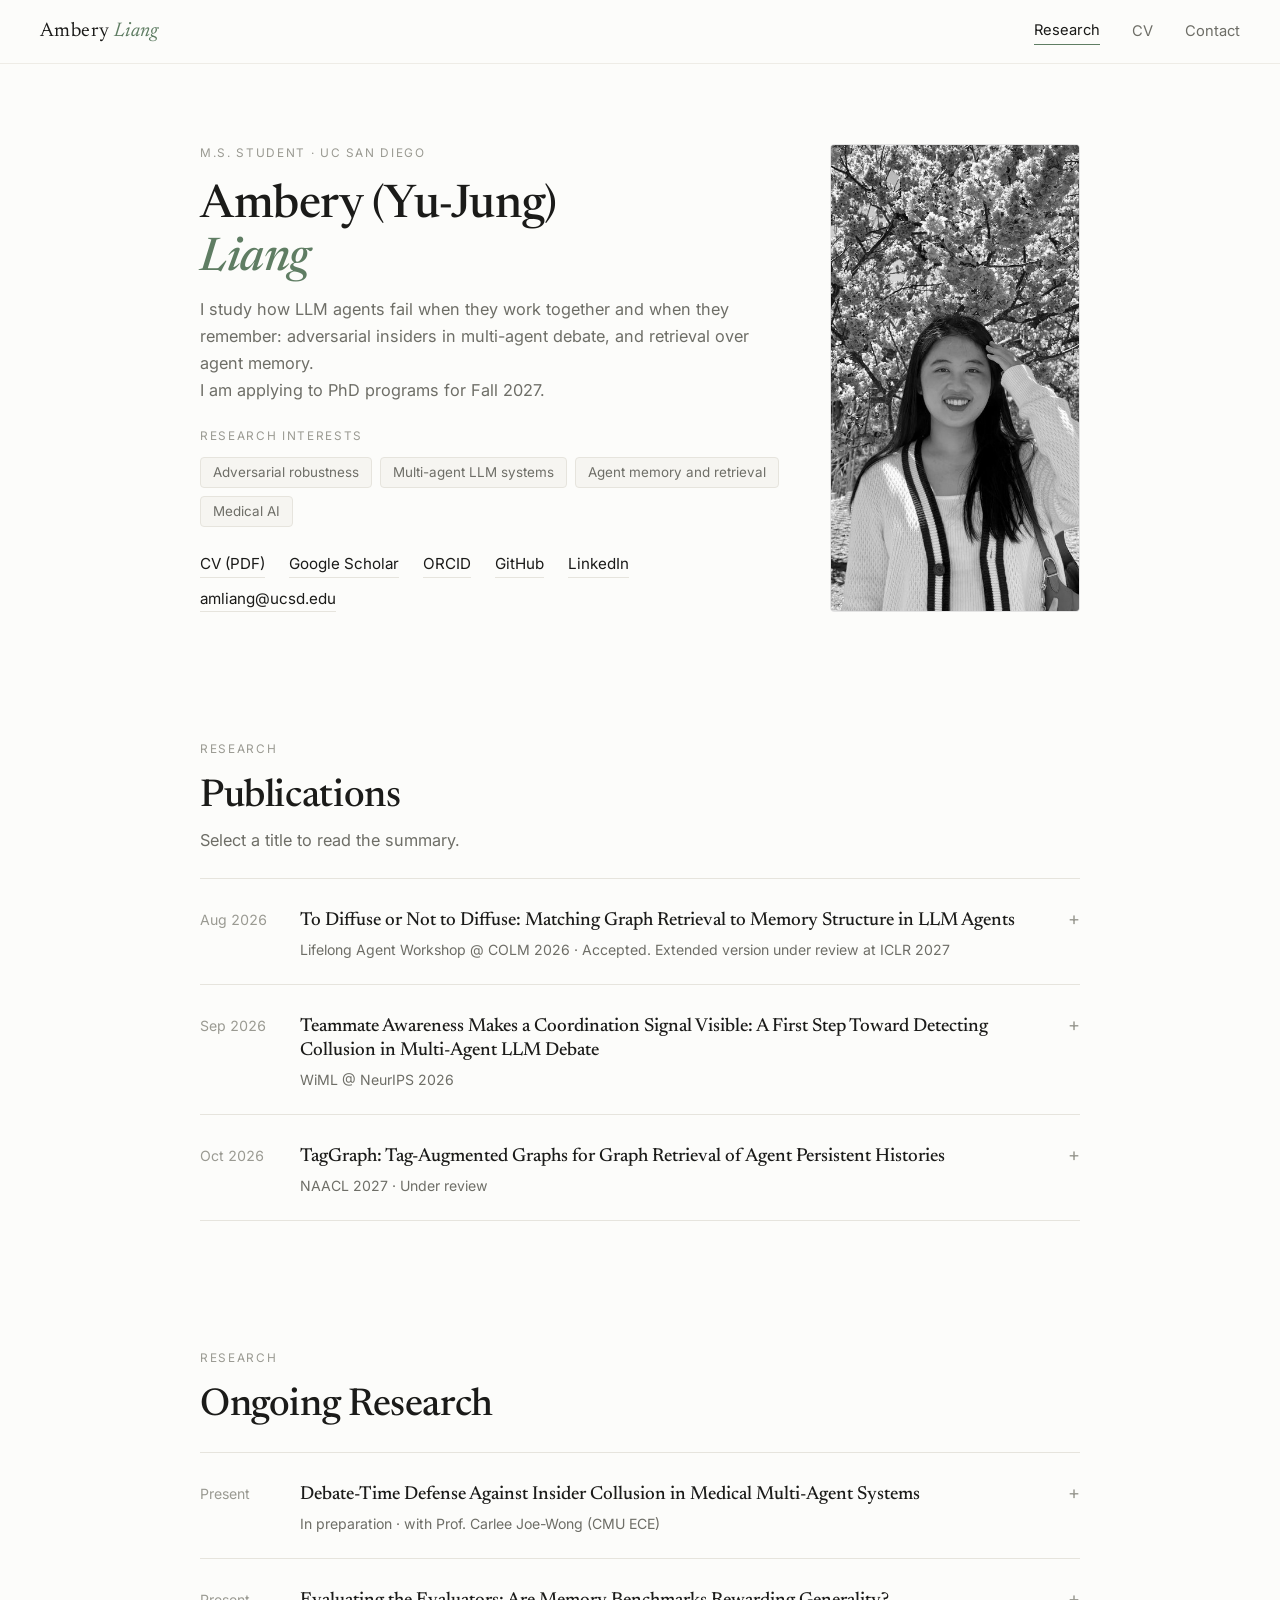
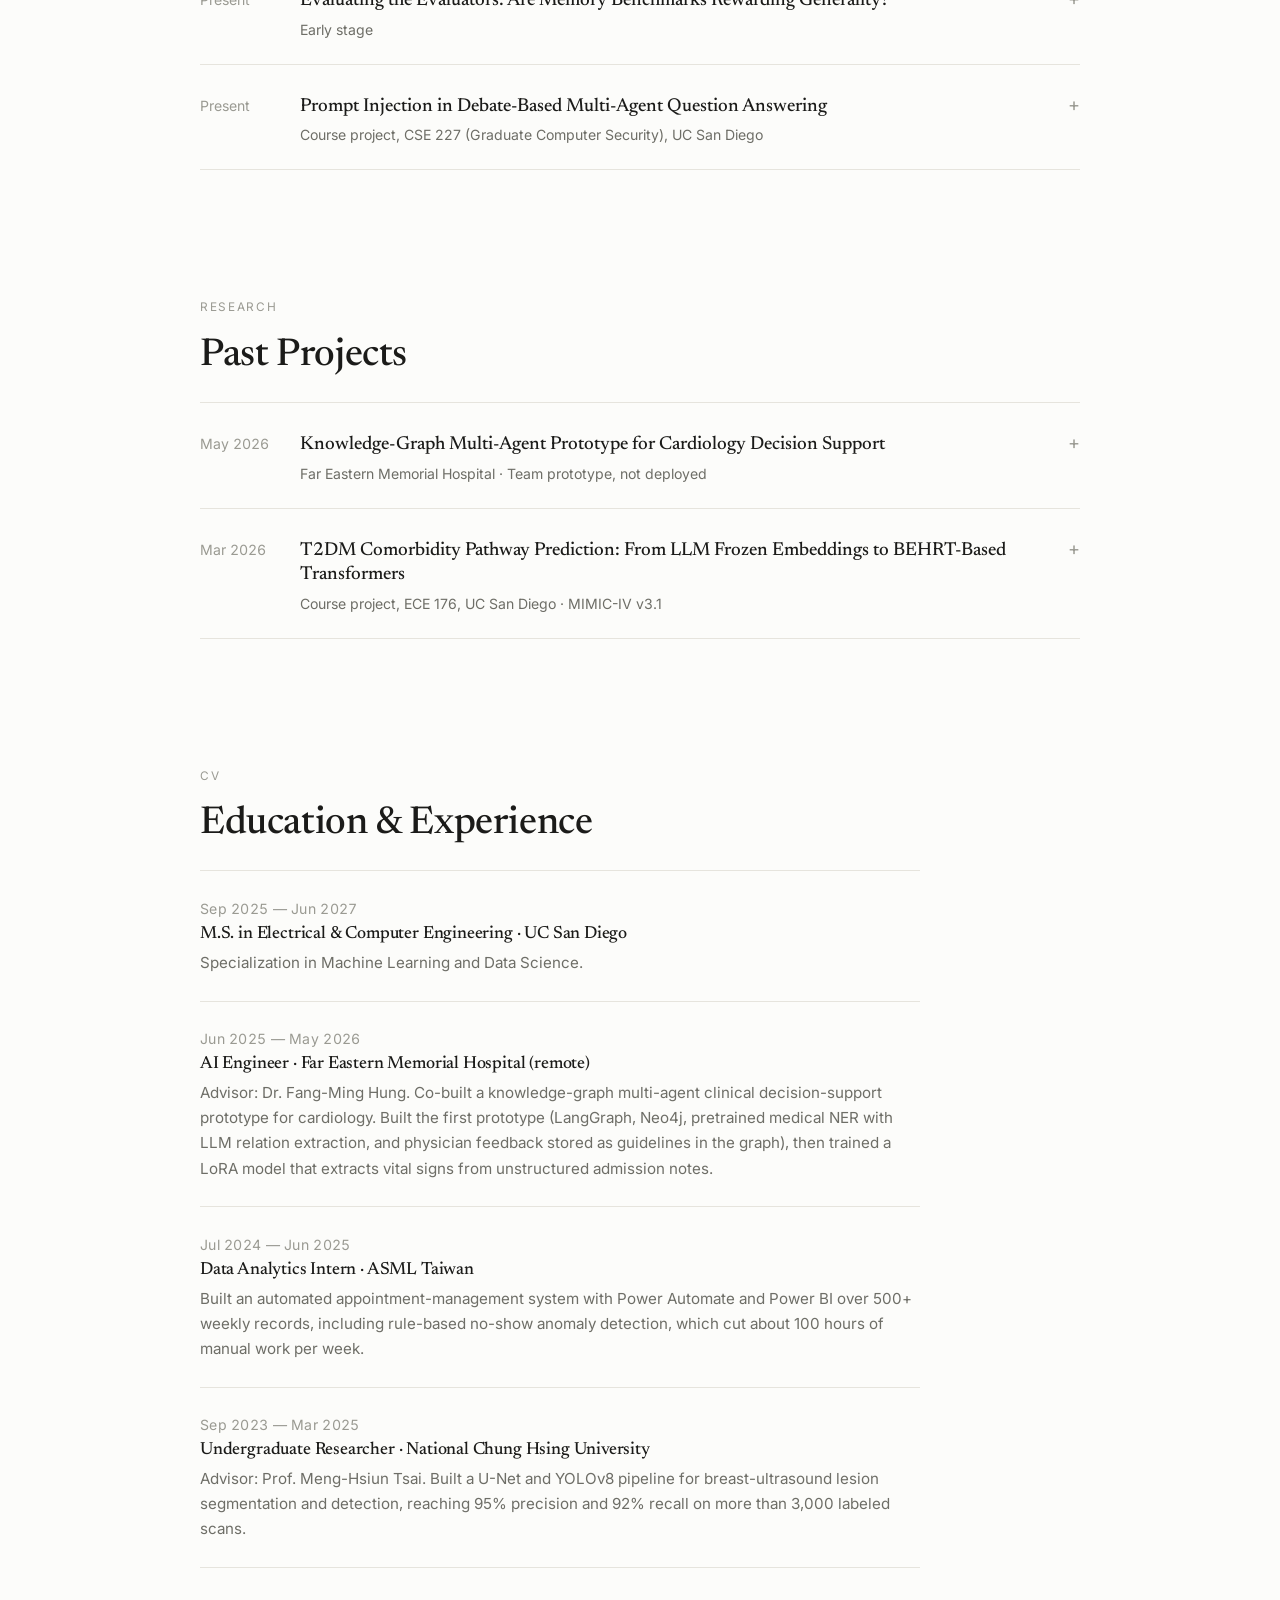
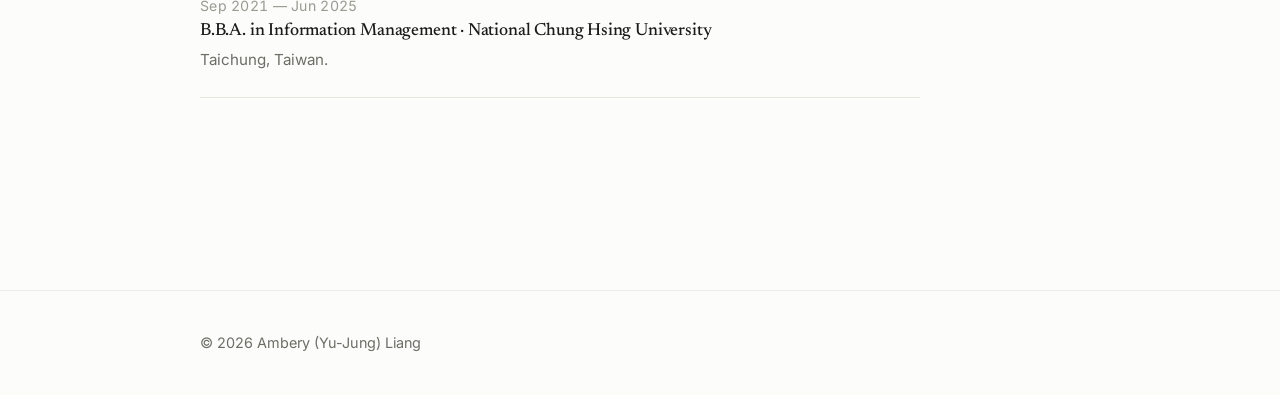
==== index.html @ eeb83a73 "Add months to publication dates Co-Authored-By: Claude Sonnet 5.5 <noreply@anthropic.com> Claude-Ses" ====
<!DOCTYPE html>
<html lang="en">
<head>
<meta charset="UTF-8">
<meta name="viewport" content="width=device-width, initial-scale=1.0">
<title>Ambery (Yu-Jung) Liang — Research</title>
<meta name="description" content="M.S. student at UC San Diego working on the robustness of LLM multi-agent systems and on memory retrieval for LLM agents.">
<link rel="preconnect" href="https://fonts.googleapis.com">
<link rel="preconnect" href="https://fonts.gstatic.com" crossorigin>
<link href="https://fonts.googleapis.com/css2?family=Inter:wght@400;500&family=Newsreader:ital,opsz,wght@0,6..72,400;0,6..72,500;1,6..72,400&family=Noto+Sans+TC:wght@400;500&family=Noto+Serif+TC:wght@500;600&display=swap" rel="stylesheet">
<link rel="stylesheet" href="css/style.css">
</head>
<body>


<!-- ===== 頂部導航（極簡置中流） ===== -->
<header class="site-header">
  <button class="menu-toggle" aria-label="Open menu">MENU&nbsp;+</button>
  <a class="brand" href="index.html">Ambery <em>Liang</em></a>
  <nav class="main-nav">
    <a href="index.html#publications" class="is-active">Research</a>
    <a href="index.html#cv">CV</a>
    <a href="about.html">Contact</a>
  </nav>
</header>

<div class="drawer-mask" aria-hidden="true"></div>
<aside class="drawer" aria-label="Mobile menu">
  <button class="drawer-close" aria-label="Close menu">CLOSE&nbsp;×</button>
  <nav class="drawer-nav">
    <a href="index.html#publications"><span class="num">01</span>Publications</a>
    <a href="index.html#ongoing"><span class="num">02</span>Ongoing Research</a>
    <a href="index.html#projects"><span class="num">03</span>Past Projects</a>
    <a href="index.html#cv"><span class="num">04</span>Education &amp; Experience</a>
    <a href="about.html"><span class="num">05</span>Contact</a>
  </nav>
  <div class="drawer-footer">
    <div class="links">
      <a href="https://scholar.google.com/citations?user=uC3WDv4AAAAJ&hl=en" target="_blank" rel="noopener">Google&nbsp;Scholar</a>
      <a href="https://orcid.org/0009-0003-1619-6116" target="_blank" rel="noopener">ORCID</a>
      <a href="https://www.linkedin.com/in/ambery-liang-749368227" target="_blank" rel="noopener">LinkedIn</a>
      <a href="https://github.com/amberyliang" target="_blank" rel="noopener">GitHub</a>
      <a href="https://medium.com/@angelliang112" target="_blank" rel="noopener">Medium</a>
    </div>
    <button class="copy-email" data-email="amliang@ucsd.edu">COPY&nbsp;EMAIL</button>
  </div>
</aside>

<main>
  <div class="container">

    <section class="hero">
      <div class="hero-portrait will-float">
        <img src="images/portrait.jpg" alt="Portrait of Ambery (Yu-Jung) Liang" width="600" height="800">
      </div>
      <div class="hero-text">
        <p class="eyebrow will-float">M.S. student · UC San Diego</p>
        <h1 class="name will-float">Ambery (Yu-Jung)<br><em>Liang</em></h1>
        <p class="tagline will-float">
          I study how LLM agents fail when they work together and when they remember: adversarial insiders in multi-agent debate, and retrieval over agent memory.
        </p>
        <p class="tagline will-float">
          I am applying to PhD programs for Fall 2027.
        </p>
        <div class="interests will-float">
          <p class="interests-label">Research interests</p>
          <ul class="tags">
            <li>Adversarial robustness</li>
            <li>Multi-agent LLM systems</li>
            <li>Agent memory and retrieval</li>
            <li>Medical AI</li>
          </ul>
        </div>
        <p class="hero-links will-float">
          <a href="cv.pdf" download>CV (PDF)</a>
          <a href="https://scholar.google.com/citations?user=uC3WDv4AAAAJ&hl=en" target="_blank" rel="noopener">Google Scholar</a>
          <a href="https://orcid.org/0009-0003-1619-6116" target="_blank" rel="noopener">ORCID</a>
          <a href="https://github.com/amberyliang" target="_blank" rel="noopener">GitHub</a>
          <a href="https://www.linkedin.com/in/ambery-liang-749368227" target="_blank" rel="noopener">LinkedIn</a>
          <a href="mailto:amliang@ucsd.edu">amliang@ucsd.edu</a>
        </p>
      </div>
    </section>

    <section id="publications">
      <p class="eyebrow will-float">Research</p>
      <h2 class="section-title will-float">Publications</h2>
      <p class="lede will-float">Select a title to read the summary.</p>

      <div class="accordion">
        <div class="accordion-item will-float">
          <button class="accordion-trigger" aria-expanded="false">
            <span class="pub-year">Aug 2026</span>
            <span class="pub-title">To Diffuse or Not to Diffuse: Matching Graph Retrieval to Memory Structure in LLM Agents<span class="pub-venue">Lifelong Agent Workshop @ COLM 2026 · Accepted. Extended version under review at ICLR 2027</span></span>
            <span class="plus">+</span>
          </button>
          <div class="accordion-panel">
            <div class="accordion-panel-inner">
              We build a 5W (who, what, when, where, why) extraction pipeline that feeds a graph-traversal retriever, and hold the extracted notes fixed across retrievers to separate retrieval algorithm from extraction quality. On LongMemEval and ATANT, dense retrieval reaches recall@5 of 82.5 against 41.8 to 53.7 for graph traversal, and a paired bootstrap shows the gap comes from the algorithm. The results show when graph-structured memory repays its extraction cost and when it only adds overhead over flat dense retrieval.
            </div>
          </div>
        </div>
        <div class="accordion-item will-float">
          <button class="accordion-trigger" aria-expanded="false">
            <span class="pub-year">Sep 2026</span>
            <span class="pub-title">Teammate Awareness Makes a Coordination Signal Visible: A First Step Toward Detecting Collusion in Multi-Agent LLM Debate<span class="pub-venue">WiML @ NeurIPS 2026</span></span>
            <span class="plus">+</span>
          </button>
          <div class="accordion-panel">
            <div class="accordion-panel-inner">
              In medical multi-agent LLM debate, insiders that know who their teammates are produce a coordination signal that insiders unaware of their teammates do not. We treat this signal as a first step toward detecting collusion during the debate itself.
              <span class="pub-links"><a href="https://openreview.net/forum?id=yllxs56AGJ" target="_blank" rel="noopener">OpenReview</a></span>
            </div>
          </div>
        </div>
        <div class="accordion-item will-float">
          <button class="accordion-trigger" aria-expanded="false">
            <span class="pub-year">Oct 2026</span>
            <span class="pub-title">TagGraph: Tag-Augmented Graphs for Graph Retrieval of Agent Persistent Histories<span class="pub-venue">NAACL 2027 · Under review</span></span>
            <span class="plus">+</span>
          </button>
          <div class="accordion-panel">
            <div class="accordion-panel-inner">
              TagGraph redesigns ingestion so that memory-worthy content maps into a shared hierarchical 5W+Extra ontology of tag-linked notes. Retrieval separates graph-traversal candidate generation from lexical, tag, and graph-aware ranking.
              <span class="pub-links"><a href="https://arxiv.org/abs/2609.38353" target="_blank" rel="noopener">arXiv</a></span>
            </div>
          </div>
        </div>
      </div>
    </section>

    <section id="ongoing">
      <p class="eyebrow will-float">Research</p>
      <h2 class="section-title will-float">Ongoing Research</h2>

      <div class="accordion">
        <div class="accordion-item will-float">
          <button class="accordion-trigger" aria-expanded="false">
            <span class="pub-year">Present</span>
            <span class="pub-title">Debate-Time Defense Against Insider Collusion in Medical Multi-Agent Systems<span class="pub-venue">In preparation · with Prof. Carlee Joe-Wong (CMU ECE)</span></span>
            <span class="plus">+</span>
          </button>
          <div class="accordion-panel">
            <div class="accordion-panel-inner">
              Medical question-answering systems increasingly let several LLM agents debate before they answer. We study what happens when some agents on the panel are insiders who cover for each other, and whether a defense that acts during the debate, rather than after it, can expose them.
            </div>
          </div>
        </div>
        <div class="accordion-item will-float">
          <button class="accordion-trigger" aria-expanded="false">
            <span class="pub-year">Present</span>
            <span class="pub-title">Evaluating the Evaluators: Are Memory Benchmarks Rewarding Generality?<span class="pub-venue">Early stage</span></span>
            <span class="plus">+</span>
          </button>
          <div class="accordion-panel">
            <div class="accordion-panel-inner">
              A benchmark win is often read as evidence that a memory or retrieval method is better in general, yet a score can reflect strength on a narrow set of hard cases. We ask whether benchmark scores support the claims made about them, by auditing task coverage, scoring weights, and claim scope, and by recomputing method rankings under alternative workload mixtures.
            </div>
          </div>
        </div>
        <div class="accordion-item will-float">
          <button class="accordion-trigger" aria-expanded="false">
            <span class="pub-year">Present</span>
            <span class="pub-title">Prompt Injection in Debate-Based Multi-Agent Question Answering<span class="pub-venue">Course project, CSE 227 (Graduate Computer Security), UC San Diego</span></span>
            <span class="plus">+</span>
          </button>
          <div class="accordion-panel">
            <div class="accordion-panel-inner">
              We measure message-tampering attacks on three debate architectures (majority-vote debate, MAD, and ReConcile), injected at three stages of the debate with seven black-box payloads, one of them optimized by an attacker LLM. The models are Qwen3-8B, Llama-3.1-8B, and GPT-4o-mini, evaluated on MMLU, GSM8K, and StrategyQA.
            </div>
          </div>
        </div>
      </div>
    </section>

    <section id="projects">
      <p class="eyebrow will-float">Research</p>
      <h2 class="section-title will-float">Past Projects</h2>

      <div class="accordion">
        <div class="accordion-item will-float">
          <button class="accordion-trigger" aria-expanded="false">
            <span class="pub-year">May 2026</span>
            <span class="pub-title">Knowledge-Graph Multi-Agent Prototype for Cardiology Decision Support<span class="pub-venue">Far Eastern Memorial Hospital · Team prototype, not deployed</span></span>
            <span class="plus">+</span>
          </button>
          <div class="accordion-panel">
            <div class="accordion-panel-inner">
              A team project; two collaborators built the Vue front end and the rewritten FastAPI back end. I built the first prototype, a LangGraph pipeline with a local Gemma3 model and a Neo4j patient graph: a pretrained medical NER model and LLM relation extraction over admission notes feed the graph, treatment and medication recommendations are drafted from it, and physician feedback is turned into guideline nodes stored back in the graph. Separately, I fine-tuned Qwen3-0.6B with LoRA to extract vital signs (blood pressure, pulse, temperature, height, weight, BMI) from unstructured Chinese admission notes, and ran it over 200,000 records.
            </div>
          </div>
        </div>
        <div class="accordion-item will-float">
          <button class="accordion-trigger" aria-expanded="false">
            <span class="pub-year">Mar 2026</span>
            <span class="pub-title">T2DM Comorbidity Pathway Prediction: From LLM Frozen Embeddings to BEHRT-Based Transformers<span class="pub-venue">Course project, ECE 176, UC San Diego · MIMIC-IV v3.1</span></span>
            <span class="plus">+</span>
          </button>
          <div class="accordion-panel">
            <div class="accordion-panel-inner">
              For patients with type 2 diabetes, we predict which of 26 comorbidities a patient develops next, and whether each develops within windows from 3 months to 5 years. We compare logistic regression, random forest, XGBoost, a Markov chain, Qwen3 frozen embeddings, and EHR-specific transformers (BEHRT, CEHR-BEHRT, DT-BEHRT, EHR-Mamba). The best model, an MLM-pretrained BEHRT stacked with XGBoost on raw ICD codes, reaches MRR 0.660 against 0.421 for XGBoost, and top-1 accuracy 50.7% against 23.0%. Qwen3 frozen embeddings did not outperform XGBoost.
            </div>
          </div>
        </div>
      </div>
    </section>

    <section id="cv">
      <p class="eyebrow will-float">CV</p>
      <h2 class="section-title will-float">Education &amp; Experience</h2>

      <div class="timeline">
        <div class="timeline-item will-float">
          <span class="year">Sep 2025 — Jun 2027</span>
          <h3>M.S. in Electrical &amp; Computer Engineering · UC San Diego</h3>
          <p>Specialization in Machine Learning and Data Science.</p>
        </div>
        <div class="timeline-item will-float">
          <span class="year">Jun 2025 — May 2026</span>
          <h3>AI Engineer · Far Eastern Memorial Hospital (remote)</h3>
          <p>Advisor: Dr. Fang-Ming Hung. Co-built a knowledge-graph multi-agent clinical decision-support prototype for cardiology. Built the first prototype (LangGraph, Neo4j, pretrained medical NER with LLM relation extraction, and physician feedback stored as guidelines in the graph), then trained a LoRA model that extracts vital signs from unstructured admission notes.</p>
        </div>
        <div class="timeline-item will-float">
          <span class="year">Jul 2024 — Jun 2025</span>
          <h3>Data Analytics Intern · ASML Taiwan</h3>
          <p>Built an automated appointment-management system with Power Automate and Power BI over 500+ weekly records, including rule-based no-show anomaly detection, which cut about 100 hours of manual work per week.</p>
        </div>
        <div class="timeline-item will-float">
          <span class="year">Sep 2023 — Mar 2025</span>
          <h3>Undergraduate Researcher · National Chung Hsing University</h3>
          <p>Advisor: Prof. Meng-Hsiun Tsai. Built a U-Net and YOLOv8 pipeline for breast-ultrasound lesion segmentation and detection, reaching 95% precision and 92% recall on more than 3,000 labeled scans.</p>
        </div>
        <div class="timeline-item will-float">
          <span class="year">Sep 2021 — Jun 2025</span>
          <h3>B.B.A. in Information Management · National Chung Hsing University</h3>
          <p>Taichung, Taiwan.</p>
        </div>
      </div>
    </section>

  </div>
</main>

<footer class="site-footer">
  <div class="container">
    © 2026 Ambery (Yu-Jung) Liang
  </div>
</footer>

<script src="js/main.js"></script>
</body>
</html>
---- css/style.css ----
/* ============================================================
   個人網站 — Editorial Minimal
   排版系統：襯線標題 / 無襯線內文、暖灰階、髮絲線分隔、零陰影
   唯一有彩色：苔綠 accent
   ============================================================ */

:root {
  /* ---- 暖灰階 ---- */
  --bg:        #fcfcfa;   /* 頁面底 */
  --bg-soft:   #f6f5f1;   /* 次級底 */
  --text:      #1b1b19;   /* 內文 */
  --muted:     #6e6e67;   /* 次要文字 */
  --faint:     #9a9a92;   /* 標籤、年份 */
  --line:      #e6e4dd;   /* 髮絲線 */
  --line-soft: #eeece6;   /* 更淡的線 */

  /* ---- 唯一 accent：苔綠 ----
     accent 用在文字／可讀處；accent-soft 只做裝飾。
     要改成全灰階：把 accent 換成 #5a5246、accent-soft 換成 #b3b0a6 即可。 */
  --accent:      #5f7d63;
  --accent-soft: #8db790;

  --serif: "Newsreader", "Noto Serif TC", Georgia, "Times New Roman", serif;
  --sans:  "Inter", "Noto Sans TC", -apple-system, BlinkMacSystemFont, "Segoe UI", Helvetica, Arial, sans-serif;

  --measure: 720px;       /* 文字段落上限 */
  --wide:    960px;       /* 容器上限 */
  --gap:     clamp(1.5rem, 4vw, 3rem);
  --pad:     clamp(1.25rem, 5vw, 2.5rem);
  --radius:  4px;
  --header-h: 64px;
}

*, *::before, *::after { box-sizing: border-box; }
* { margin: 0; padding: 0; }

html { -webkit-text-size-adjust: 100%; scroll-behavior: smooth; }

body {
  font-family: var(--sans);
  font-size: 17px;
  font-weight: 400;
  line-height: 1.65;
  color: var(--text);
  background: var(--bg);
  font-feature-settings: "kern", "liga";
  -webkit-font-smoothing: antialiased;
  text-rendering: optimizeLegibility;
  overflow-x: hidden;
}

h1, h2, h3, h4 {
  font-family: var(--serif);
  font-weight: 500;
  line-height: 1.15;
  letter-spacing: -0.01em;
  color: var(--text);
}

p { margin: 0 0 1.1em; }
p:last-child { margin-bottom: 0; }

img, svg { max-width: 100%; display: block; }

a {
  color: var(--text);
  text-decoration: none;
  text-underline-offset: 3px;
  text-decoration-thickness: 1px;
  text-decoration-color: var(--line);
  transition: text-decoration-color 0.18s ease, color 0.18s ease;
}

button { font: inherit; cursor: pointer; background: none; border: none; color: inherit; }

::selection { background: var(--bg-soft); color: var(--text); }

/* ============================================================
   頂部導航 — Sticky，品牌置左、導航置右
   ============================================================ */

.site-header {
  position: sticky;
  top: 0;
  z-index: 100;
  background: color-mix(in srgb, var(--bg) 88%, transparent);
  -webkit-backdrop-filter: saturate(1.2) blur(8px);
  backdrop-filter: saturate(1.2) blur(8px);
  border-bottom: 1px solid var(--line-soft);
}

.site-header > .container,
.site-header {
  padding: 0;
}

.site-header {
  display: flex;
  align-items: center;
  justify-content: space-between;
  gap: 1rem;
  height: var(--header-h);
  padding: 0 var(--pad);
}

.brand {
  font-family: var(--serif);
  font-size: 1.24rem;
  font-weight: 400;
  letter-spacing: 0.02em;
  line-height: 1;
  color: var(--text);
  white-space: nowrap;
}

.brand em { font-style: italic; color: var(--accent); }

.main-nav {
  display: flex;
  align-items: center;
  gap: clamp(1rem, 3vw, 2rem);
}

.main-nav a {
  font-size: 0.92rem;
  color: var(--muted);
  white-space: nowrap;
}

.main-nav a:hover { color: var(--text); }

.main-nav a.is-active { color: var(--text); }

.main-nav a.is-active::after {
  content: "";
  display: block;
  height: 1px;
  background: var(--accent);
  margin-top: 2px;
}

/* 手機版漢堡 */
.menu-toggle {
  display: none;
  align-items: center;
  justify-content: center;
  width: 42px;
  height: 38px;
  border: 1px solid var(--line);
  border-radius: 8px;
  font-size: 0.66rem;
  letter-spacing: 0.16em;
  color: var(--text);
}

/* ============================================================
   手機版側欄 Drawer
   ============================================================ */

.drawer-mask {
  position: fixed; inset: 0;
  background: rgba(27, 27, 25, 0.32);
  opacity: 0;
  pointer-events: none;
  transition: opacity 0.18s ease;
  z-index: 190;
}

.drawer {
  position: fixed;
  top: 0; left: 0; bottom: 0;
  width: 82%;
  max-width: 380px;
  background: var(--bg);
  border-right: 1px solid var(--line);
  z-index: 200;
  transform: translateX(-102%);
  transition: transform 0.2s ease;
  display: flex;
  flex-direction: column;
  padding: 24px var(--pad) 28px;
}

body.drawer-open .drawer { transform: translateX(0); }
body.drawer-open .drawer-mask { opacity: 1; pointer-events: auto; }

.drawer-close {
  align-self: flex-end;
  font-size: 0.7rem;
  letter-spacing: 0.14em;
  text-transform: uppercase;
  color: var(--faint);
}

.drawer-nav { margin-top: 28px; flex: 1; }

.drawer-nav a {
  display: flex;
  align-items: baseline;
  gap: 14px;
  padding: 0.85rem 0;
  border-bottom: 1px solid var(--line-soft);
  font-family: var(--serif);
  font-size: 1.1rem;
  color: var(--text);
}

.drawer-nav a:hover { color: var(--accent); }

.drawer-nav .num {
  font-family: var(--sans);
  font-size: 0.7rem;
  letter-spacing: 0.14em;
  color: var(--faint);
  font-variant-numeric: tabular-nums;
}

.drawer-footer {
  border-top: 1px solid var(--line);
  padding-top: 1.25rem;
  font-size: 0.88rem;
  color: var(--muted);
  display: flex;
  flex-direction: column;
  gap: 1rem;
}

.drawer-footer .links { display: flex; gap: 1.25rem; flex-wrap: wrap; }
.drawer-footer .links a { color: var(--muted); }
.drawer-footer .links a:hover { color: var(--text); text-decoration: underline; text-decoration-color: var(--accent); }

/* ============================================================
   共用元件
   ============================================================ */

main { padding: clamp(2.5rem, 7vw, 5rem) 0 4rem; }

.container {
  width: 100%;
  max-width: var(--wide);
  margin: 0 auto;
  padding: 0 var(--pad);
}

section { padding: clamp(2.5rem, 6vw, 4rem) 0; }

.eyebrow {
  font-family: var(--sans);
  font-size: 0.74rem;
  font-weight: 400;
  letter-spacing: 0.14em;
  text-transform: uppercase;
  color: var(--faint);
  margin: 0 0 1rem;
}

.section-title {
  font-size: clamp(1.8rem, 3.6vw, 2.4rem);
  margin: 0 0 0.5rem;
}

.section-title em { font-style: italic; color: var(--accent); }

.lede {
  max-width: var(--measure);
  color: var(--muted);
  font-size: 1.02rem;
  margin: 0 0 1.5rem;
}

.hairline-rule {
  border: 0;
  border-top: 1px solid var(--line);
  margin: 0;
}

.hairline-rule.rule-gap { margin: clamp(2rem, 5vw, 3rem) 0; }

/* 無 JS 時保持可見；動態已移除，保留類名避免改動內容標記 */
.will-float { opacity: 1; }

/* 外框膠囊按鈕 —— 全站唯一的按鈕樣式 */
.btn-primary,
.copy-email,
.pill {
  display: inline-flex;
  align-items: center;
  gap: 0.5rem;
  font-family: var(--sans);
  font-size: 0.9rem;
  letter-spacing: 0;
  text-transform: none;
  padding: 0.55rem 1.05rem;
  border: 1px solid var(--line);
  border-radius: 999px;
  background: transparent;
  color: var(--text);
  transition: border-color 0.18s ease, background 0.18s ease, color 0.18s ease;
}

.btn-primary:hover,
.copy-email:hover,
.pill:hover {
  border-color: var(--accent);
  background: var(--bg-soft);
}

.btn-primary { margin-top: 1.5rem; }

/* ============================================================
   Page 1 — Hero
   ============================================================ */

.hero {
  display: grid;
  grid-template-columns: 1fr 250px;
  gap: var(--gap);
  align-items: start;
  padding: 0 0 clamp(2.5rem, 6vw, 4rem);
}

.hero-text { order: -1; }

.hero-portrait {
  position: relative;
  width: 100%;
  max-width: 250px;
  align-self: stretch;
  min-height: 250px;
  border: 1px solid var(--line);
  border-radius: var(--radius);
  background: var(--bg-soft);
  overflow: hidden;
  filter: grayscale(100%);
}

.hero-portrait img { position: absolute; inset: 0; width: 100%; height: 100%; object-fit: cover; object-position: center 35%; }

.hero-portrait .placeholder-label {
  position: absolute;
  inset: 0;
  display: grid;
  place-items: center;
  font-size: 0.78rem;
  line-height: 1.5;
  color: var(--faint);
  text-align: center;
  padding: 1rem;
}

.hero-text .name {
  font-family: var(--serif);
  font-size: clamp(2rem, 5vw, 2.9rem);
  font-weight: 500;
  line-height: 1.15;
  letter-spacing: -0.01em;
  margin: 0 0 0.6rem;
}

.hero-text .name em { font-style: italic; color: var(--accent); }

.hero-text .tagline {
  max-width: var(--measure);
  color: var(--muted);
  font-size: 1.02rem;
  margin: 0;
}

/* ============================================================
   Page 1 — CV 時間軸
   ============================================================ */

.timeline {
  margin-top: 1.5rem;
  max-width: var(--measure);
  border-top: 1px solid var(--line);
}

.timeline-item {
  padding: 1.6rem 0;
  border-bottom: 1px solid var(--line);
}

.timeline-item .year {
  display: block;
  font-size: 0.88rem;
  color: var(--faint);
  font-variant-numeric: tabular-nums;
  letter-spacing: 0.02em;
}

.timeline-item h3 {
  font-size: 1.1rem;
  margin: 0.25rem 0 0.35rem;
}

.timeline-item p {
  color: var(--muted);
  font-size: 0.95rem;
  margin: 0;
}

/* ============================================================
   Page 1 — 發表手風琴
   ============================================================ */

.accordion { margin-top: 1.5rem; border-top: 1px solid var(--line); }

.accordion-item { border-bottom: 1px solid var(--line); }

.accordion-trigger {
  width: 100%;
  display: flex;
  align-items: baseline;
  gap: 1.25rem;
  text-align: left;
  padding: 1.5rem 0;
}

.accordion-trigger .pub-year {
  font-size: 0.88rem;
  color: var(--faint);
  font-variant-numeric: tabular-nums;
  min-width: 5rem;
  flex-shrink: 0;
}

.accordion-trigger .pub-title {
  flex: 1;
  font-family: var(--serif);
  font-size: 1.18rem;
  font-weight: 500;
  line-height: 1.3;
}

.accordion-trigger:hover .pub-title { color: var(--accent); }

.accordion-trigger .plus {
  font-size: 1.15rem;
  color: var(--faint);
  flex-shrink: 0;
  transition: transform 0.18s ease, color 0.18s ease;
}

.accordion-item.is-open .plus { transform: rotate(45deg); color: var(--accent); }

.accordion-panel {
  max-height: 0;
  overflow: hidden;
  transition: max-height 0.2s ease;
}

.accordion-panel-inner {
  padding: 0 0 1.75rem 4.65rem;
  color: var(--muted);
  font-size: 0.95rem;
  line-height: 1.55;
  max-width: 60ch;
}

.accordion-panel-inner .venue {
  display: block;
  font-style: italic;
  color: var(--muted);
  margin-bottom: 0.5rem;
}

/* ============================================================
   Page 2 — 章節標籤列
   ============================================================ */

.pills {
  position: sticky;
  top: var(--header-h);
  z-index: 80;
  display: flex;
  gap: 0.75rem;
  overflow-x: auto;
  padding: 1rem 0;
  background: color-mix(in srgb, var(--bg) 92%, transparent);
  -webkit-backdrop-filter: blur(8px);
  backdrop-filter: blur(8px);
  scrollbar-width: none;
}
.pills::-webkit-scrollbar { display: none; }

.pill {
  flex-shrink: 0;
  font-size: 0.82rem;
  padding: 0.35rem 0.9rem;
  color: var(--muted);
}

.pill.is-active {
  border-color: var(--accent);
  color: var(--text);
  background: var(--bg-soft);
}

/* ============================================================
   Page 2 — 潛點地圖
   ============================================================ */

.dive-map-wrap {
  margin-top: 1.5rem;
  position: relative;
}

.dive-map {
  width: 100%;
  height: auto;
  border: 1px solid var(--line);
  border-radius: var(--radius);
}

.map-pin { cursor: pointer; }

.map-pin circle.core {
  fill: var(--accent);
  transition: fill 0.18s ease;
}

.map-pin circle.halo {
  fill: none;
  stroke: var(--accent-soft);
  stroke-width: 0.8;
  opacity: 0;
  transition: opacity 0.18s ease;
}

.map-pin:hover circle.core { fill: var(--text); }
.map-pin:hover circle.halo { opacity: 1; }

.dive-log-card {
  position: absolute;
  min-width: 230px;
  max-width: 270px;
  background: color-mix(in srgb, var(--bg) 94%, transparent);
  -webkit-backdrop-filter: blur(8px);
  backdrop-filter: blur(8px);
  border: 1px solid var(--line);
  border-radius: 8px;
  padding: 1rem 1.1rem;
  color: var(--text);
  font-size: 0.88rem;
  line-height: 1.55;
  opacity: 0;
  pointer-events: none;
  transition: opacity 0.18s ease;
}

.dive-log-card.is-visible { opacity: 1; }

.dive-log-card h4 {
  font-size: 1.02rem;
  margin-bottom: 0.25rem;
}

.dive-log-card .meta {
  font-size: 0.78rem;
  color: var(--faint);
  font-variant-numeric: tabular-nums;
  margin-bottom: 0.4rem;
}

.dive-log-card p:last-child { color: var(--muted); margin: 0; }

/* ============================================================
   Page 2 — 抹茶探店
   ============================================================ */

.matcha-section { padding-top: clamp(2.5rem, 6vw, 4rem); }

.matcha-anim-label {
  color: var(--muted);
  font-size: 0.95rem;
  margin: 0 0 0.75rem;
}

.matcha-anim-label em {
  font-family: var(--serif);
  font-style: italic;
  color: var(--accent);
}

.parallax-grid {
  display: grid;
  grid-template-columns: 1fr 1fr;
  gap: clamp(1.5rem, 4vw, 2.5rem);
  margin-top: 1.5rem;
  align-items: start;
}

.parallax-col { display: flex; flex-direction: column; gap: clamp(1.5rem, 4vw, 2.5rem); }

.matcha-card {
  border: 1px solid var(--line);
  border-radius: var(--radius);
  overflow: hidden;
  background: transparent;
  transition: border-color 0.18s ease;
}

.matcha-card:hover,
.matcha-card:focus-within { border-color: var(--accent); }

.matcha-photo {
  display: grid;
  place-items: center;
  background: var(--bg-soft);
  border-bottom: 1px solid var(--line-soft);
  font-size: 0.78rem;
  letter-spacing: 0.08em;
  color: var(--faint);
  text-align: center;
  padding: 1rem;
}

.matcha-photo--a { aspect-ratio: 3 / 4; }
.matcha-photo--b { aspect-ratio: 4 / 3; }
.matcha-photo--c { aspect-ratio: 1 / 1; }
.matcha-photo--d { aspect-ratio: 3 / 4; }

.matcha-body { padding: 1.25rem 1.35rem 1.4rem; }

.matcha-tag {
  display: inline-block;
  font-size: 0.7rem;
  letter-spacing: 0.1em;
  text-transform: uppercase;
  color: var(--faint);
  border: 1px solid var(--line);
  border-radius: 999px;
  padding: 0.12rem 0.6rem;
  margin-bottom: 0.75rem;
}

.matcha-body h3 { font-size: 1.15rem; margin-bottom: 0.15rem; }

.matcha-body .place {
  color: var(--muted);
  font-size: 0.9rem;
  margin: 0;
}

.matcha-note {
  max-height: 0;
  overflow: hidden;
  opacity: 0;
  transition: max-height 0.2s ease, opacity 0.18s ease;
}

.matcha-card:hover .matcha-note,
.matcha-card:focus-within .matcha-note { max-height: 320px; opacity: 1; }

.matcha-note-inner {
  display: flex;
  gap: 1rem;
  align-items: center;
  border-top: 1px solid var(--line-soft);
  margin-top: 1rem;
  padding-top: 1rem;
  font-size: 0.88rem;
  color: var(--muted);
}

.matcha-note-inner p { margin: 0; }

.radar { width: 104px; flex-shrink: 0; }
.radar polygon.grid-line { fill: none; stroke: var(--line); stroke-width: 0.6; }
.radar polygon.value {
  fill: color-mix(in srgb, var(--accent-soft) 22%, transparent);
  stroke: var(--accent);
  stroke-width: 1;
}
.radar text {
  font-size: 6.5px;
  fill: var(--faint);
  font-family: var(--sans);
}

/* ============================================================
   Page 2 — 未來茶室選單
   ============================================================ */

.cafe-section {
  background: var(--bg-soft);
  border-top: 1px solid var(--line);
  border-bottom: 1px solid var(--line);
  padding: clamp(3rem, 7vw, 4.5rem) 0;
}

.cafe-menu { max-width: 620px; }

.cafe-icons {
  display: flex;
  gap: 1.75rem;
  margin: 1.5rem 0 0;
  color: var(--accent);
}

.cafe-icons svg { width: 32px; height: 32px; }

.menu-group { margin-top: 2.5rem; }

.menu-group h3 {
  font-family: var(--sans);
  font-size: 0.74rem;
  font-weight: 400;
  font-style: normal;
  letter-spacing: 0.14em;
  text-transform: uppercase;
  color: var(--faint);
  margin-bottom: 1rem;
  padding-bottom: 0.6rem;
  border-bottom: 1px solid var(--line);
}

.menu-item {
  display: flex;
  align-items: baseline;
  gap: 0.75rem;
  margin: 0 0 1.1rem;
  text-align: left;
}

.menu-item .name-line {
  font-family: var(--serif);
  font-size: 1.1rem;
  font-weight: 500;
  white-space: nowrap;
}

.menu-item .dots {
  flex: 1;
  border-bottom: 1px dotted var(--line);
  transform: translateY(-4px);
}

.menu-item .price {
  color: var(--faint);
  font-size: 0.9rem;
  font-variant-numeric: tabular-nums;
  white-space: nowrap;
}

.menu-item .desc {
  display: block;
  font-family: var(--sans);
  font-size: 0.88rem;
  font-weight: 400;
  color: var(--muted);
  white-space: normal;
  margin-top: 0.15rem;
}

/* ============================================================
   About / Contact
   ============================================================ */

.about-grid {
  display: grid;
  grid-template-columns: 1fr 1fr;
  gap: var(--gap);
  align-items: start;
  margin-top: 1.5rem;
}

.about-grid p { max-width: var(--measure); color: var(--muted); }

.contact-list { list-style: none; margin-top: 0; }

.contact-list li {
  display: flex;
  align-items: baseline;
  gap: 1.25rem;
  padding: 0.9rem 0;
  border-top: 1px solid var(--line);
  font-size: 0.95rem;
}

.contact-list li:last-child { border-bottom: 1px solid var(--line); }

.contact-list .label {
  font-size: 0.72rem;
  letter-spacing: 0.12em;
  text-transform: uppercase;
  color: var(--faint);
  min-width: 5.5rem;
  flex-shrink: 0;
}

.contact-list a { color: var(--text); }
.contact-list a:hover { text-decoration: underline; text-decoration-color: var(--accent); }

/* ============================================================
   Footer
   ============================================================ */

.site-footer {
  border-top: 1px solid var(--line-soft);
  margin-top: 4rem;
  padding: 2.5rem 0;
  color: var(--muted);
  font-size: 0.9rem;
}

.site-footer .fleuron {
  display: block;
  font-family: var(--serif);
  font-style: italic;
  font-size: 1rem;
  color: var(--faint);
  margin-bottom: 0.5rem;
}

/* ============================================================
   RWD
   ============================================================ */

@media (max-width: 760px) {
  .main-nav { display: none; }
  .menu-toggle { display: inline-flex; order: 2; }
  .brand { order: 1; }

  .hero { grid-template-columns: 1fr; gap: 1.5rem; }
  .hero-portrait { width: 132px; max-width: 132px; min-height: 0; aspect-ratio: 3 / 4; align-self: start; order: -1; }
  .hero-portrait .placeholder-label { font-size: 0.68rem; padding: 0.5rem; }
  .hero-text { order: 0; }

  /* 觸控裝置沒有 hover：日誌卡片改為地圖下方的常駐清單 */
  .dive-log-card {
    position: static;
    min-width: 0;
    max-width: none;
    opacity: 1;
    pointer-events: auto;
    margin-top: 1rem;
  }

  .parallax-grid { grid-template-columns: 1fr; }
  .about-grid { grid-template-columns: 1fr; }
  .accordion-panel-inner { padding-left: 0; }
  .contact-list .label { min-width: 4.5rem; }
}

/* ============================================================
   動態偏好
   ============================================================ */

@media (prefers-reduced-motion: reduce) {
  html { scroll-behavior: auto; }
  *, *::before, *::after { transition-duration: 0.01ms !important; }
}


/* Research-first layout: venue and status stay visible under each title */
.hero--solo { grid-template-columns: 1fr; }

.hero-text .interests {
  max-width: var(--measure);
  margin: 1.5rem 0 0;
}

.interests-label {
  font-size: 0.74rem;
  letter-spacing: 0.14em;
  text-transform: uppercase;
  color: var(--faint);
  margin: 0 0 0.6rem;
}

.tags {
  display: flex;
  flex-wrap: wrap;
  gap: 0.5rem;
  list-style: none;
  margin: 0;
  padding: 0;
}

.tags li {
  font-size: 0.84rem;
  line-height: 1;
  color: var(--muted);
  background: var(--bg-soft);
  border: 1px solid var(--line);
  border-radius: var(--radius);
  padding: 0.5rem 0.75rem;
}

.hero-links {
  display: flex;
  flex-wrap: wrap;
  gap: 0.5rem 1.5rem;
  margin: 1.5rem 0 0;
  font-size: 0.95rem;
}

.hero-links a { color: var(--text); border-bottom: 1px solid var(--line); }
.hero-links a:hover { color: var(--accent); border-color: var(--accent); }

.accordion-trigger .pub-venue {
  display: block;
  margin-top: 0.4rem;
  font-family: var(--sans);
  font-size: 0.88rem;
  font-weight: 400;
  line-height: 1.4;
  color: var(--muted);
}

.accordion-panel-inner .pub-links { display: block; margin-top: 0.75rem; }
.accordion-panel-inner .pub-links a { color: var(--text); border-bottom: 1px solid var(--line); margin-right: 1.25rem; }
.accordion-panel-inner .pub-links a:hover { color: var(--accent); border-color: var(--accent); }
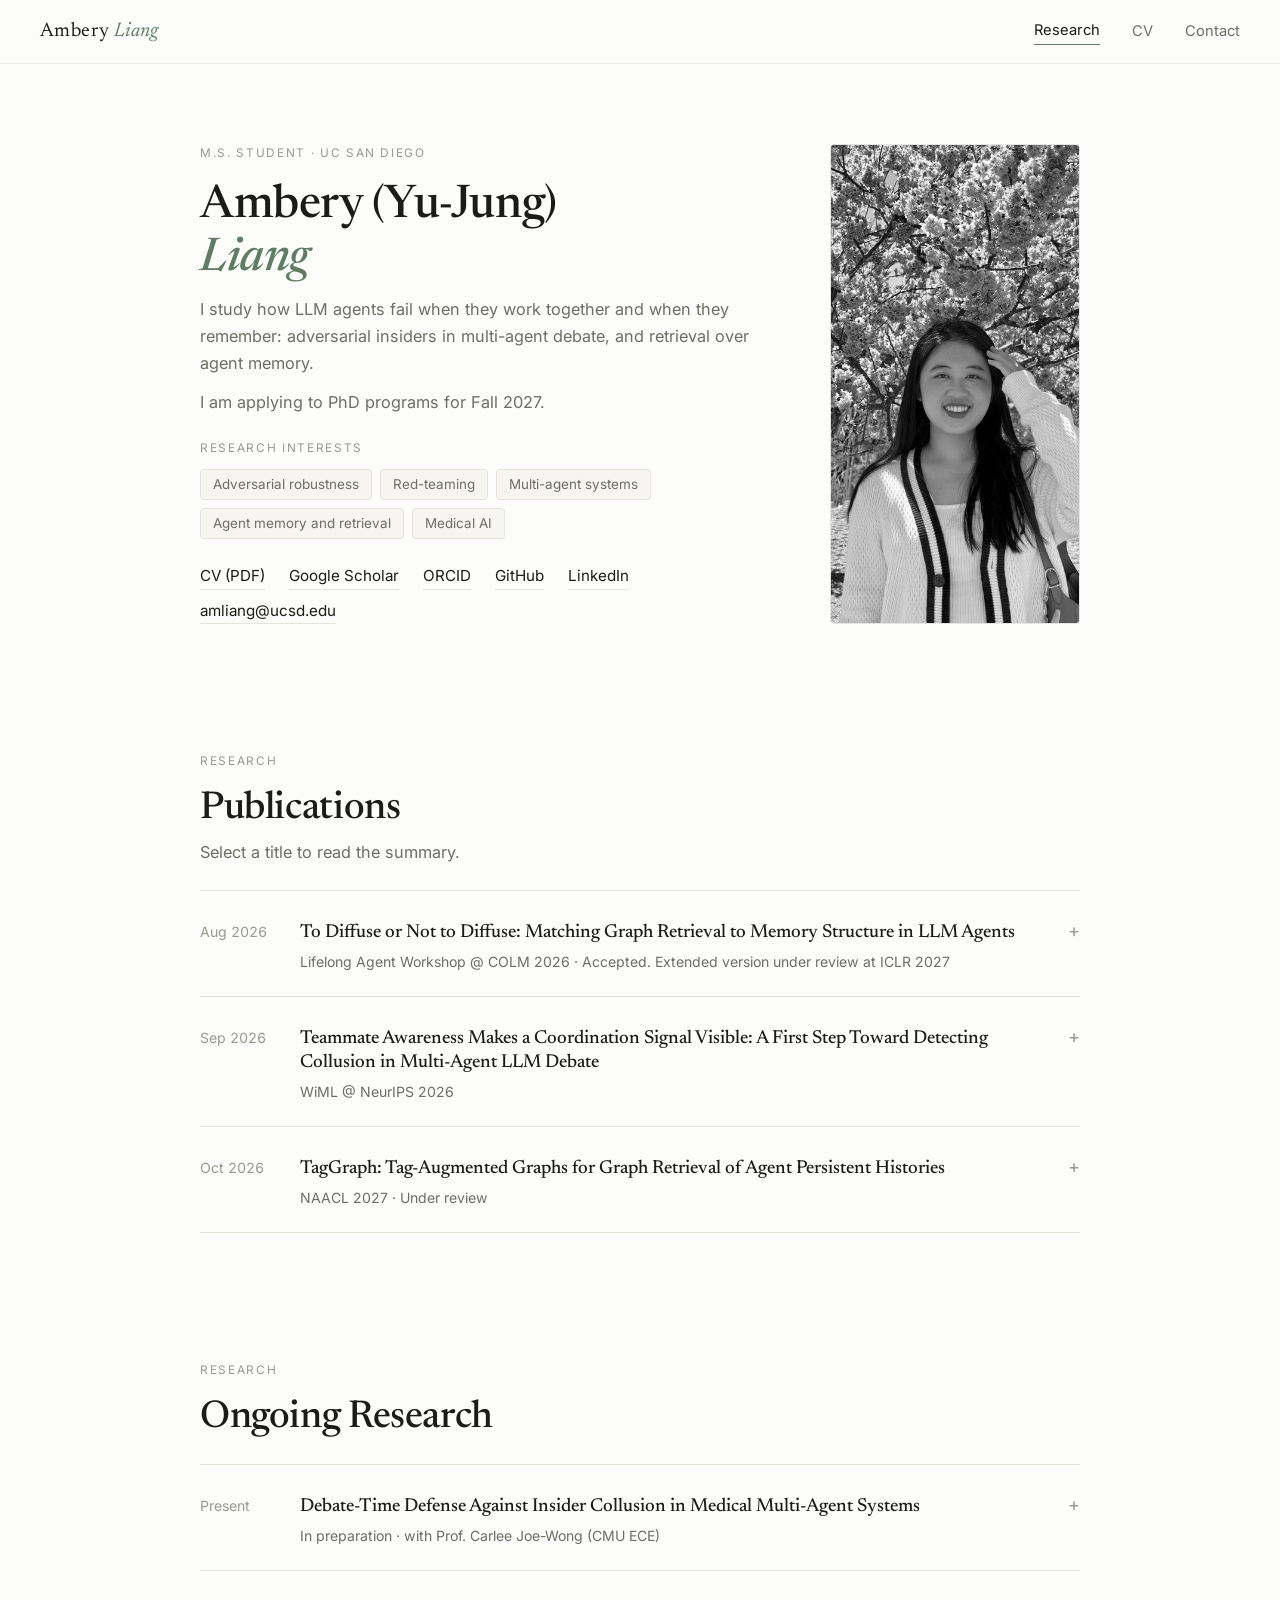
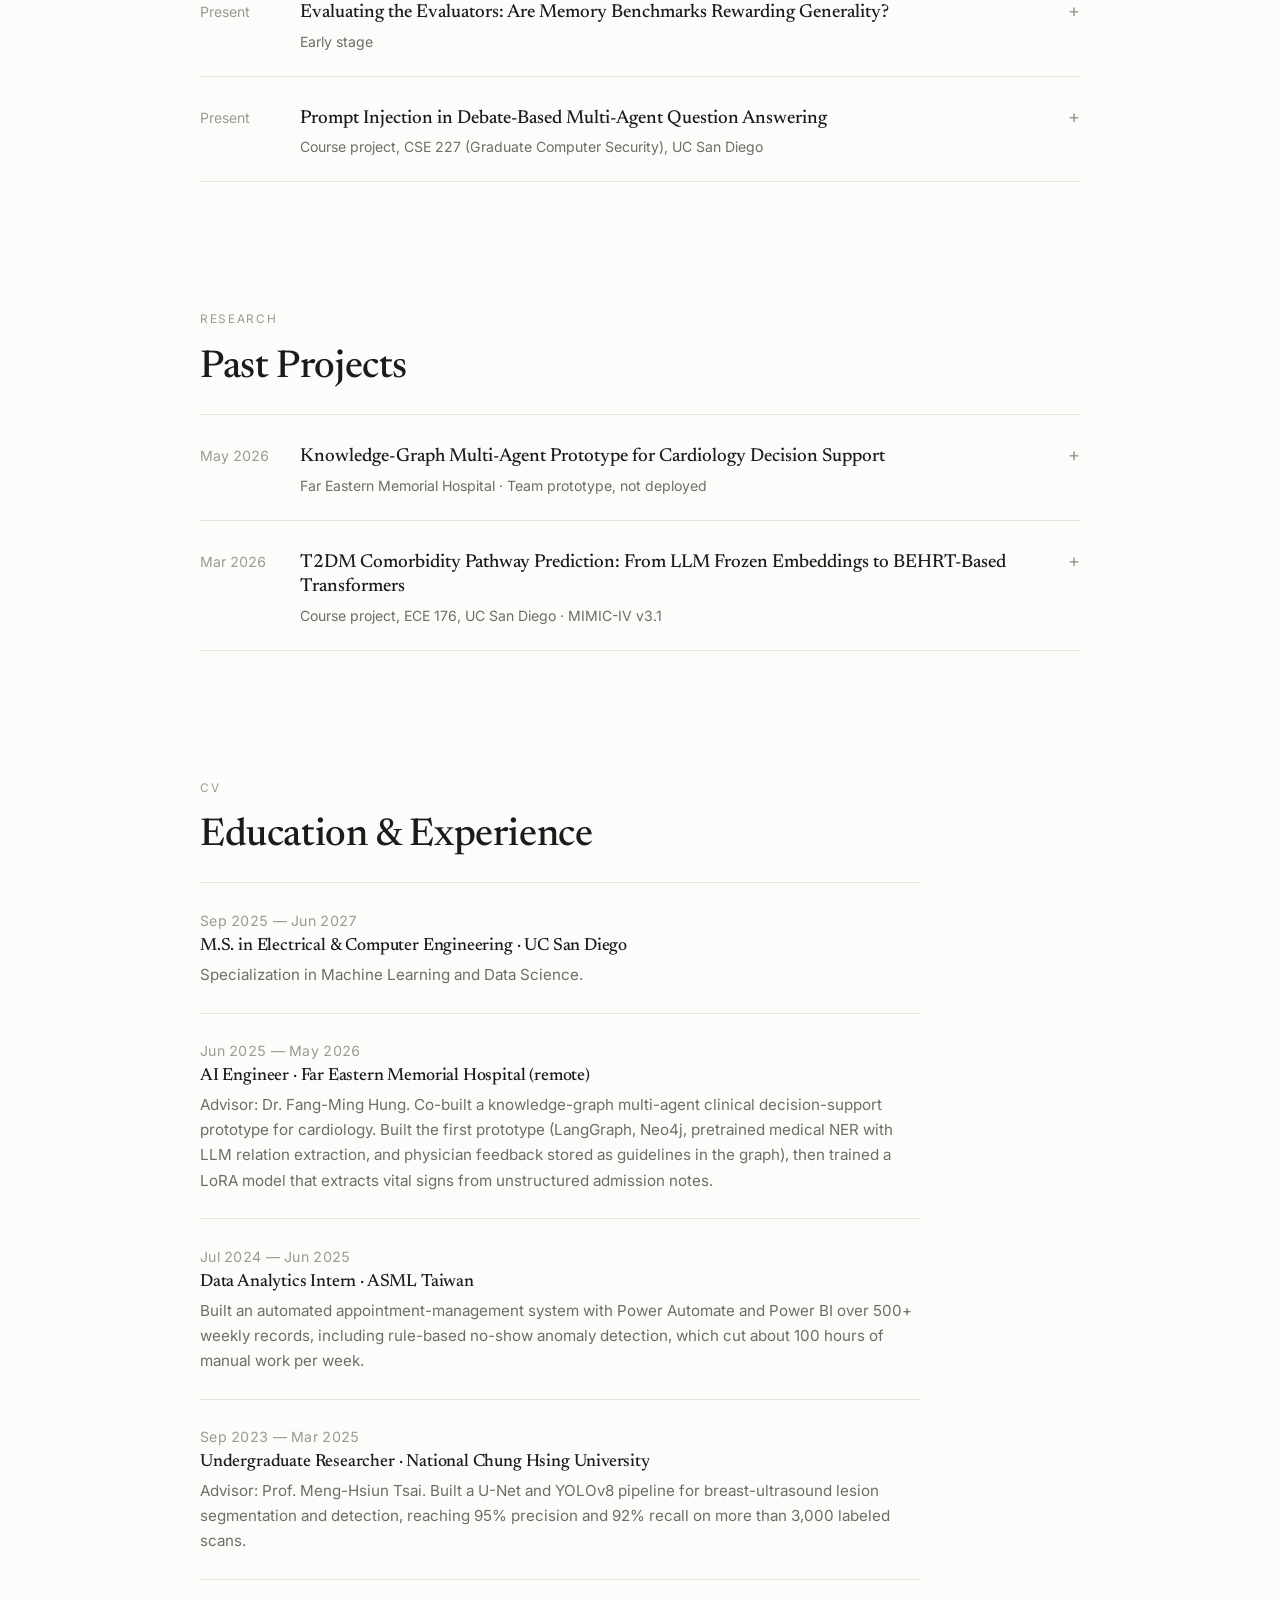
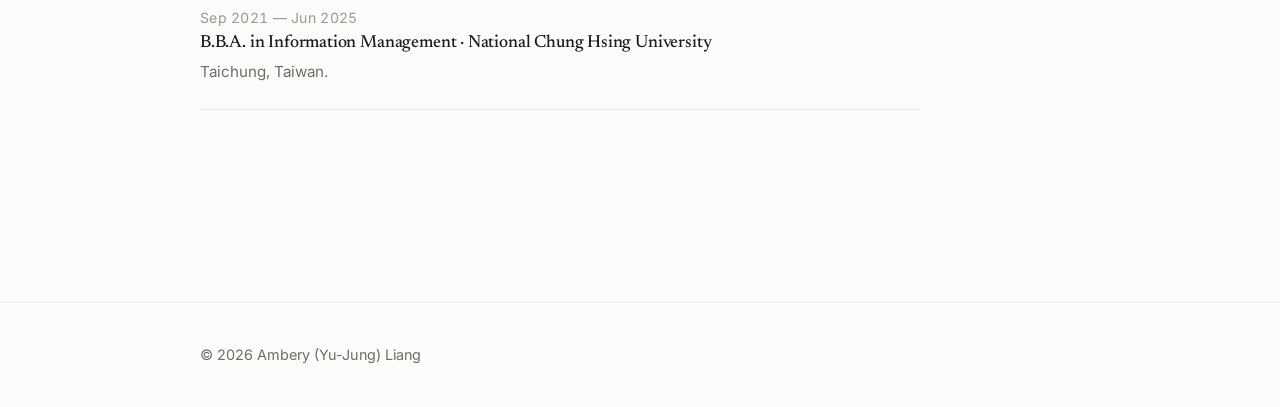
==== commit 0b10db63: "Improve mobile layout: portrait beside name, stacked pub years Co-Authored-By: Claude Opus 5.5 <nore" ====
--- a/index.html
+++ b/index.html
@@ -4,7 +4,7 @@
 <meta charset="UTF-8">
 <meta name="viewport" content="width=device-width, initial-scale=1.0">
 <title>Ambery (Yu-Jung) Liang — Research</title>
-<meta name="description" content="M.S. student at UC San Diego working on the robustness of LLM multi-agent systems and on memory retrieval for LLM agents.">
+<meta name="description" content="M.S. student at UC San Diego working on the robustness of multi-agent systems and on memory retrieval for agents.">
 <link rel="preconnect" href="https://fonts.googleapis.com">
 <link rel="preconnect" href="https://fonts.gstatic.com" crossorigin>
 <link href="https://fonts.googleapis.com/css2?family=Inter:wght@400;500&family=Newsreader:ital,opsz,wght@0,6..72,400;0,6..72,500;1,6..72,400&family=Noto+Sans+TC:wght@400;500&family=Noto+Serif+TC:wght@500;600&display=swap" rel="stylesheet">
@@ -54,8 +54,8 @@
         <img src="images/portrait.jpg" alt="Portrait of Ambery (Yu-Jung) Liang" width="600" height="800">
       </div>
       <div class="hero-text">
-        <p class="eyebrow will-float">M.S. student · UC San Diego</p>
-        <h1 class="name will-float">Ambery (Yu-Jung)<br><em>Liang</em></h1>
+        <p class="eyebrow will-float">M.S. student · <span class="nowrap">UC San Diego</span></p>
+        <h1 class="name will-float">Ambery <span class="nowrap">(Yu-Jung)</span><br><em>Liang</em></h1>
         <p class="tagline will-float">
           I study how LLM agents fail when they work together and when they remember: adversarial insiders in multi-agent debate, and retrieval over agent memory.
         </p>
@@ -66,7 +66,8 @@
           <p class="interests-label">Research interests</p>
           <ul class="tags">
             <li>Adversarial robustness</li>
-            <li>Multi-agent LLM systems</li>
+            <li>Red-teaming</li>
+            <li>Multi-agent systems</li>
             <li>Agent memory and retrieval</li>
             <li>Medical AI</li>
           </ul>
@@ -248,5 +249,7 @@
 </footer>
 
 <script src="js/main.js"></script>
+<script data-goatcounter="https://ambery.goatcounter.com/count"
+        async src="//gc.zgo.at/count.js"></script>
 </body>
 </html>
--- a/css/style.css
+++ b/css/style.css
@@ -366,6 +366,10 @@
   margin: 0;
 }
 
+.hero-text .tagline + .tagline { margin-top: 0.75rem; }
+
+.nowrap { white-space: nowrap; }
+
 /* ============================================================
    Page 1 — CV 時間軸
    ============================================================ */
@@ -823,10 +827,24 @@
   .menu-toggle { display: inline-flex; order: 2; }
   .brand { order: 1; }
 
-  .hero { grid-template-columns: 1fr; gap: 1.5rem; }
-  .hero-portrait { width: 132px; max-width: 132px; min-height: 0; aspect-ratio: 3 / 4; align-self: start; order: -1; }
+  .menu-toggle { width: auto; padding: 0 0.8rem; }
+
+  /* 照片與名字並排，其餘內容全寬：hero-text 攤平成 hero 的格子項目 */
+  .hero { grid-template-columns: 112px 1fr; column-gap: 1.25rem; row-gap: 0; align-items: end; }
+  .hero-text { display: contents; }
+  .hero-portrait { grid-column: 1; grid-row: 1 / span 2; width: 112px; max-width: 112px; min-height: 0; aspect-ratio: 3 / 4; align-self: center; }
+  .hero-portrait img { transform: scale(1.35); transform-origin: 46% 42%; }
   .hero-portrait .placeholder-label { font-size: 0.68rem; padding: 0.5rem; }
-  .hero-text { order: 0; }
+  .hero-text .eyebrow { grid-column: 2; margin-bottom: 0.5rem; }
+  .hero-text .name { grid-column: 2; font-size: 1.8rem; margin: 0; }
+  .hero-text > .tagline,
+  .hero-text > .interests,
+  .hero-text > .hero-links { grid-column: 1 / -1; }
+  .hero-text .name + .tagline { margin-top: 1.5rem; }
+
+  /* 年份移到標題上方，讓標題用滿整行 */
+  .accordion-trigger { flex-wrap: wrap; row-gap: 0.3rem; }
+  .accordion-trigger .pub-year { flex-basis: 100%; min-width: 0; }
 
   /* 觸控裝置沒有 hover：日誌卡片改為地圖下方的常駐清單 */
   .dive-log-card {
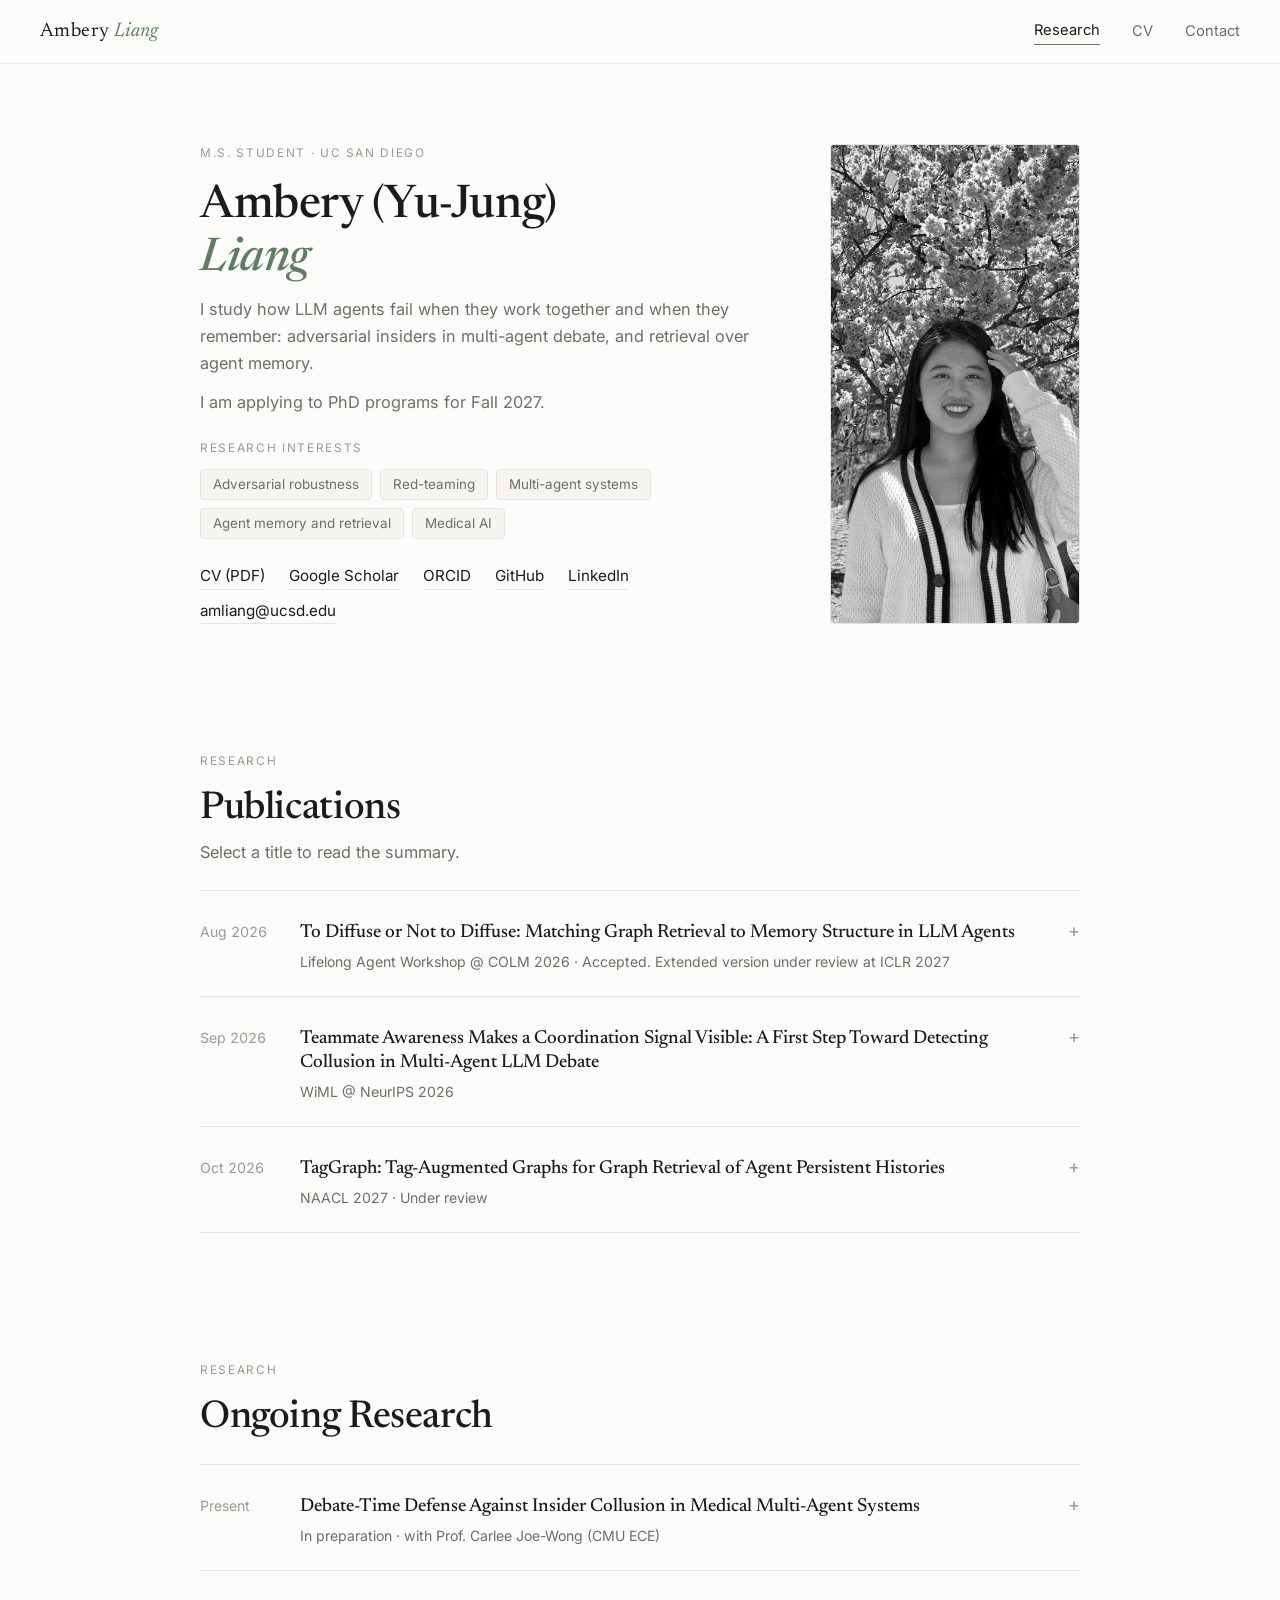
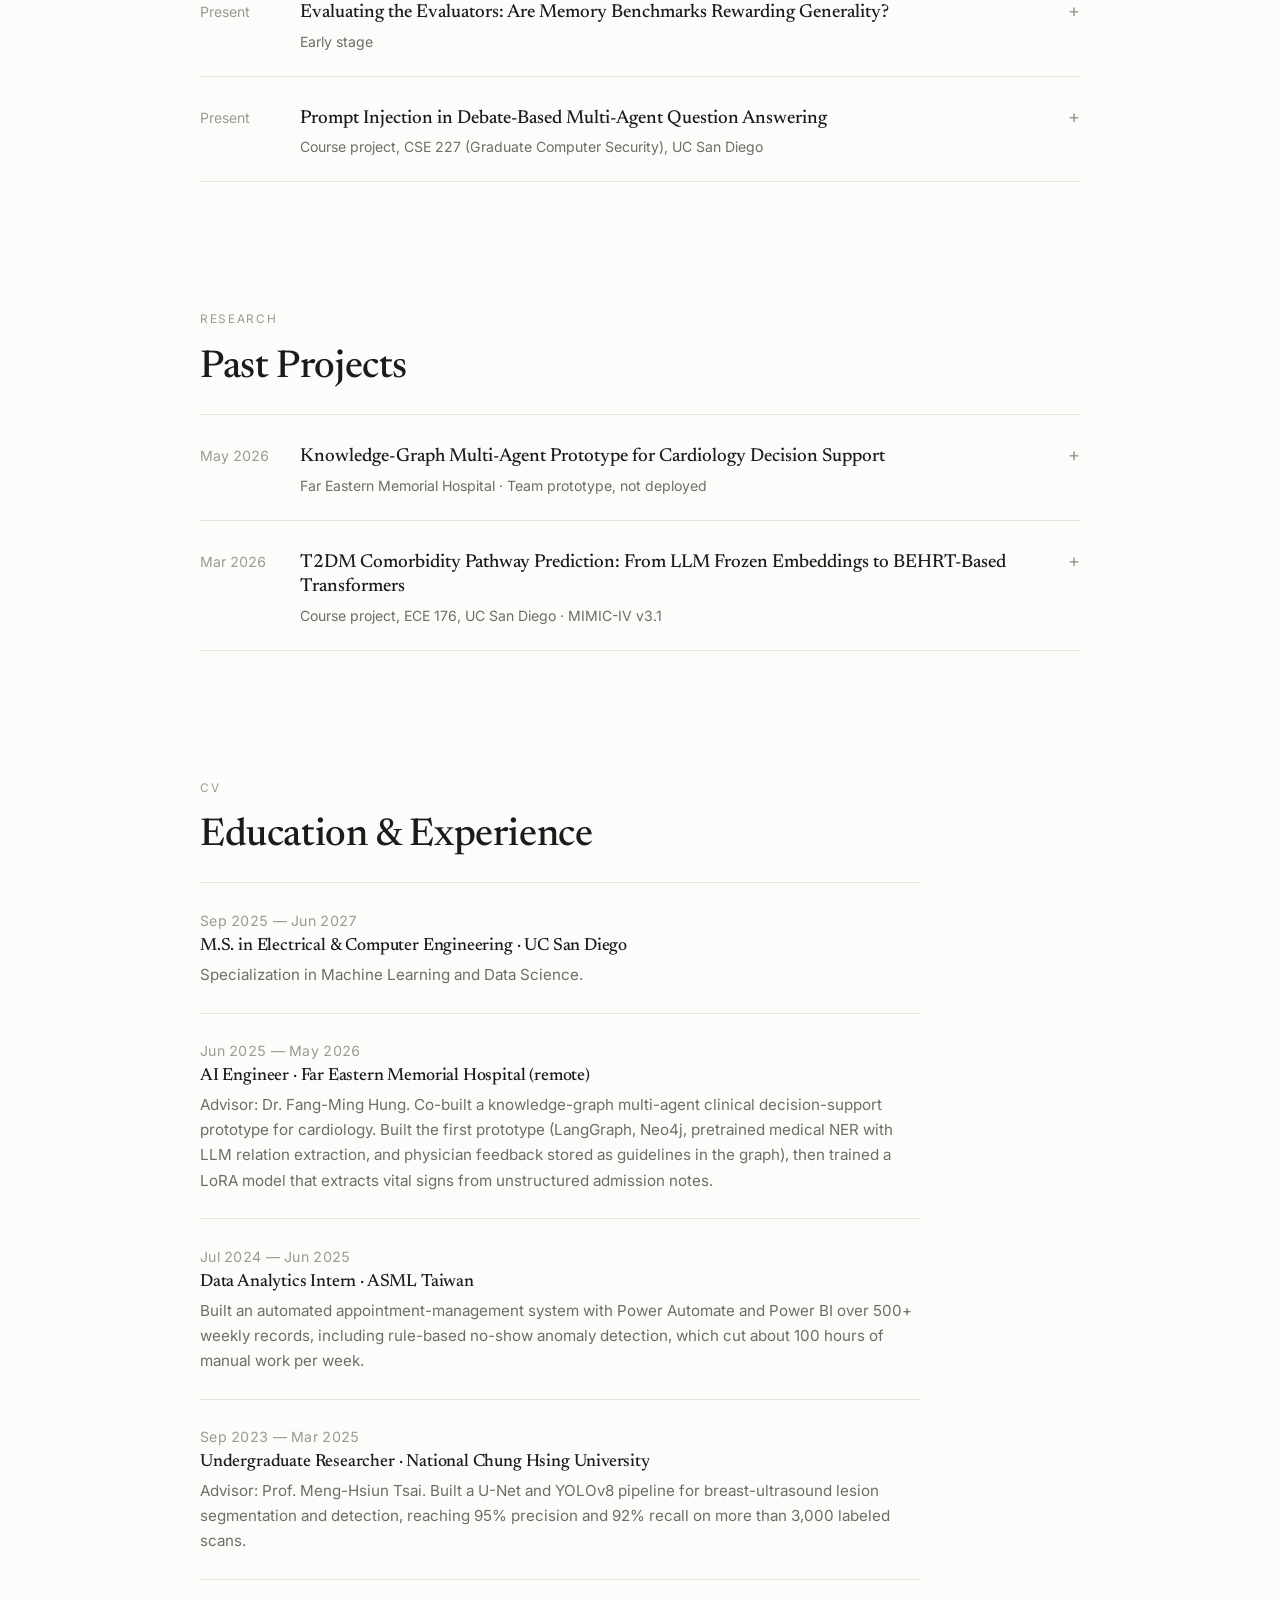
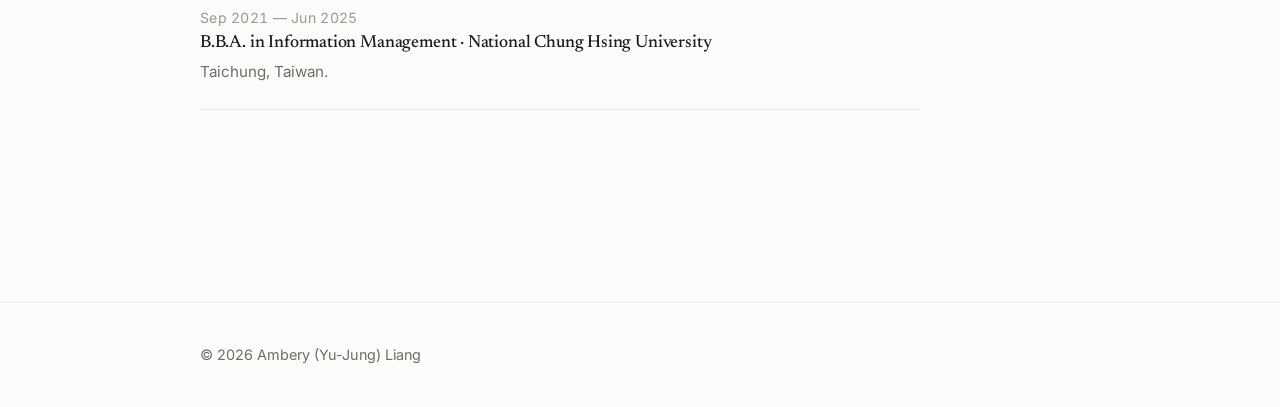
==== commit 6a30731f: "Add GoatCounter analytics Co-Authored-By: Claude Opus 5.5 <noreply@anthropic.com>" ====
--- a/index.html
+++ b/index.html
@@ -54,8 +54,8 @@
         <img src="images/portrait.jpg" alt="Portrait of Ambery (Yu-Jung) Liang" width="600" height="800">
       </div>
       <div class="hero-text">
-        <p class="eyebrow will-float">M.S. student · <span class="nowrap">UC San Diego</span></p>
-        <h1 class="name will-float">Ambery <span class="nowrap">(Yu-Jung)</span><br><em>Liang</em></h1>
+        <p class="eyebrow will-float">M.S. student · UC San Diego</p>
+        <h1 class="name will-float">Ambery (Yu-Jung)<br><em>Liang</em></h1>
         <p class="tagline will-float">
           I study how LLM agents fail when they work together and when they remember: adversarial insiders in multi-agent debate, and retrieval over agent memory.
         </p>
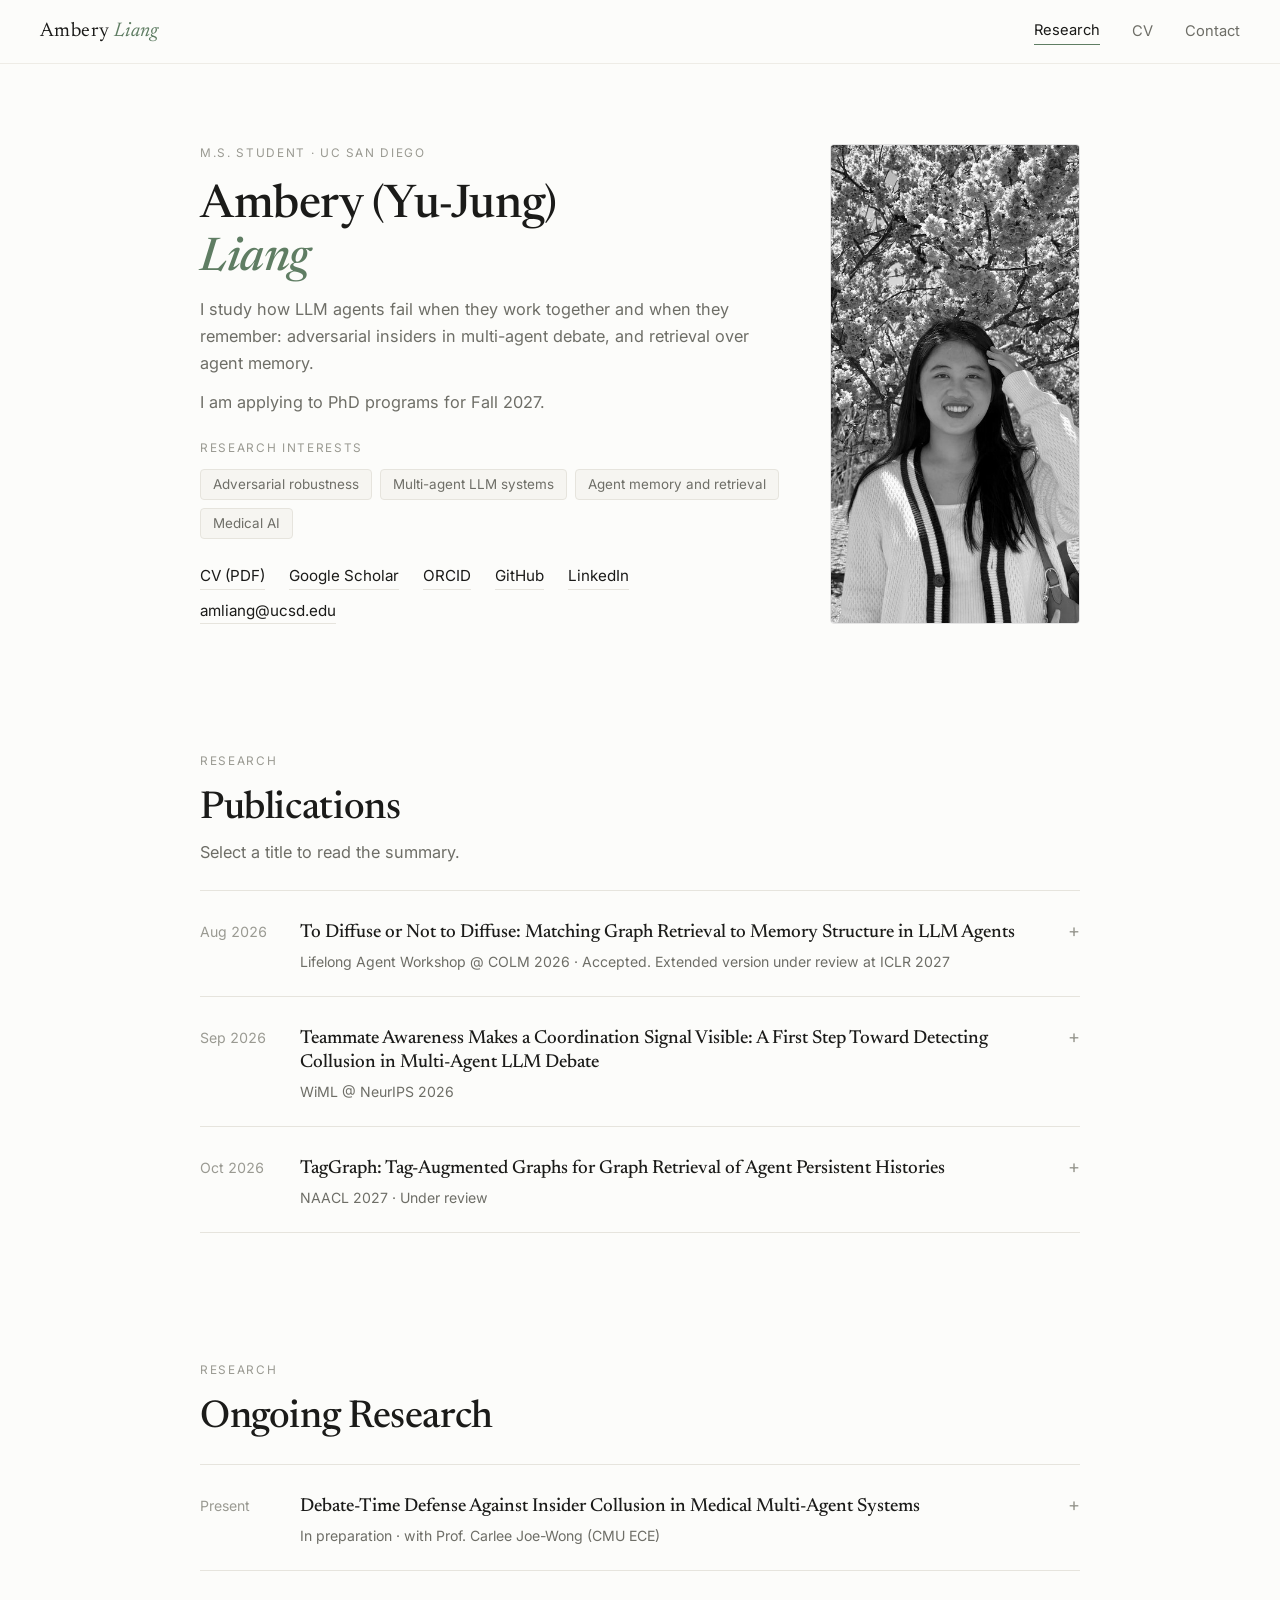
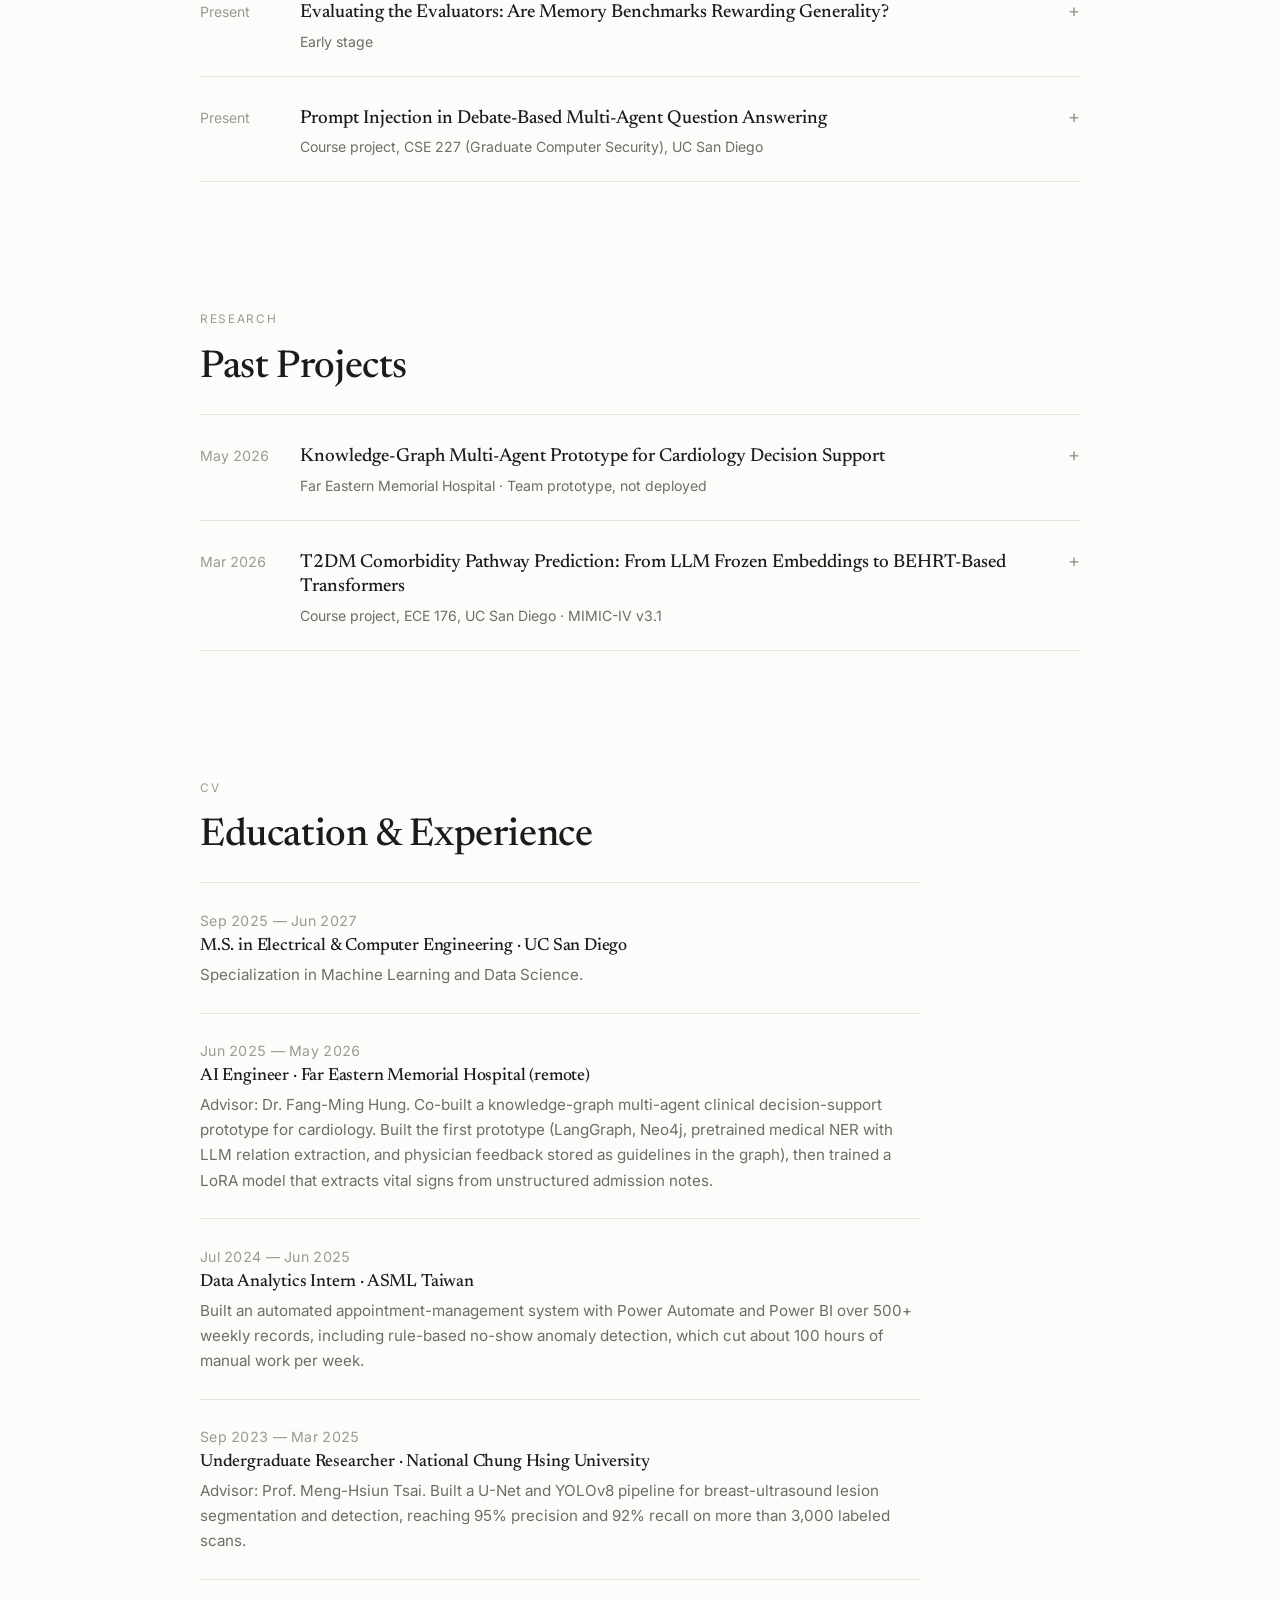
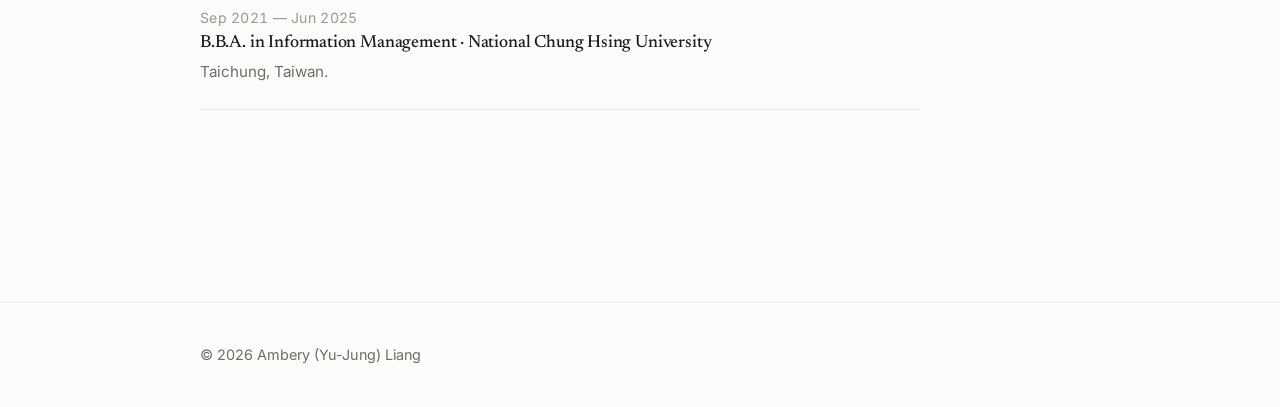
==== commit 5b2336eb: "Update index.html" ====
--- a/index.html
+++ b/index.html
@@ -66,8 +66,7 @@
           <p class="interests-label">Research interests</p>
           <ul class="tags">
             <li>Adversarial robustness</li>
-            <li>Red-teaming</li>
-            <li>Multi-agent systems</li>
+            <li>Multi-agent LLM systems</li>
             <li>Agent memory and retrieval</li>
             <li>Medical AI</li>
           </ul>
@@ -249,7 +248,5 @@
 </footer>
 
 <script src="js/main.js"></script>
-<script data-goatcounter="https://ambery.goatcounter.com/count"
-        async src="//gc.zgo.at/count.js"></script>
 </body>
 </html>
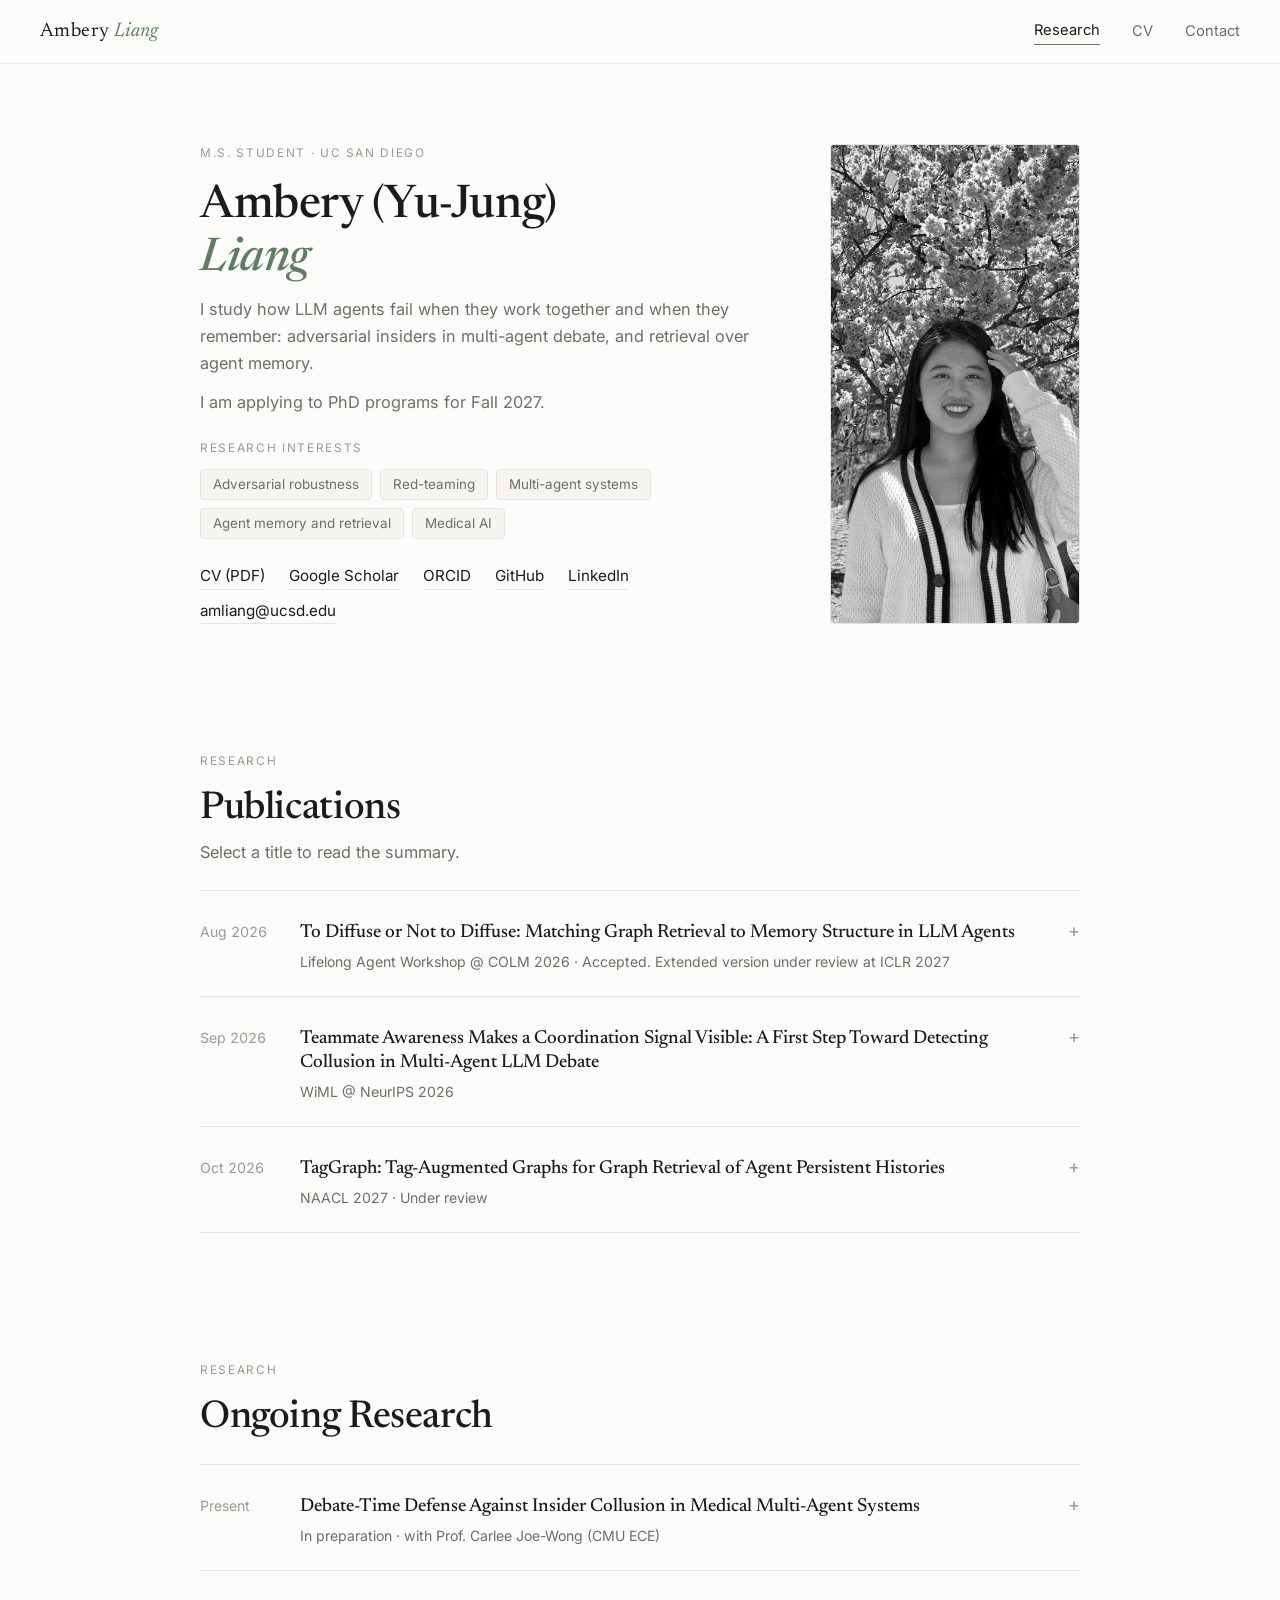
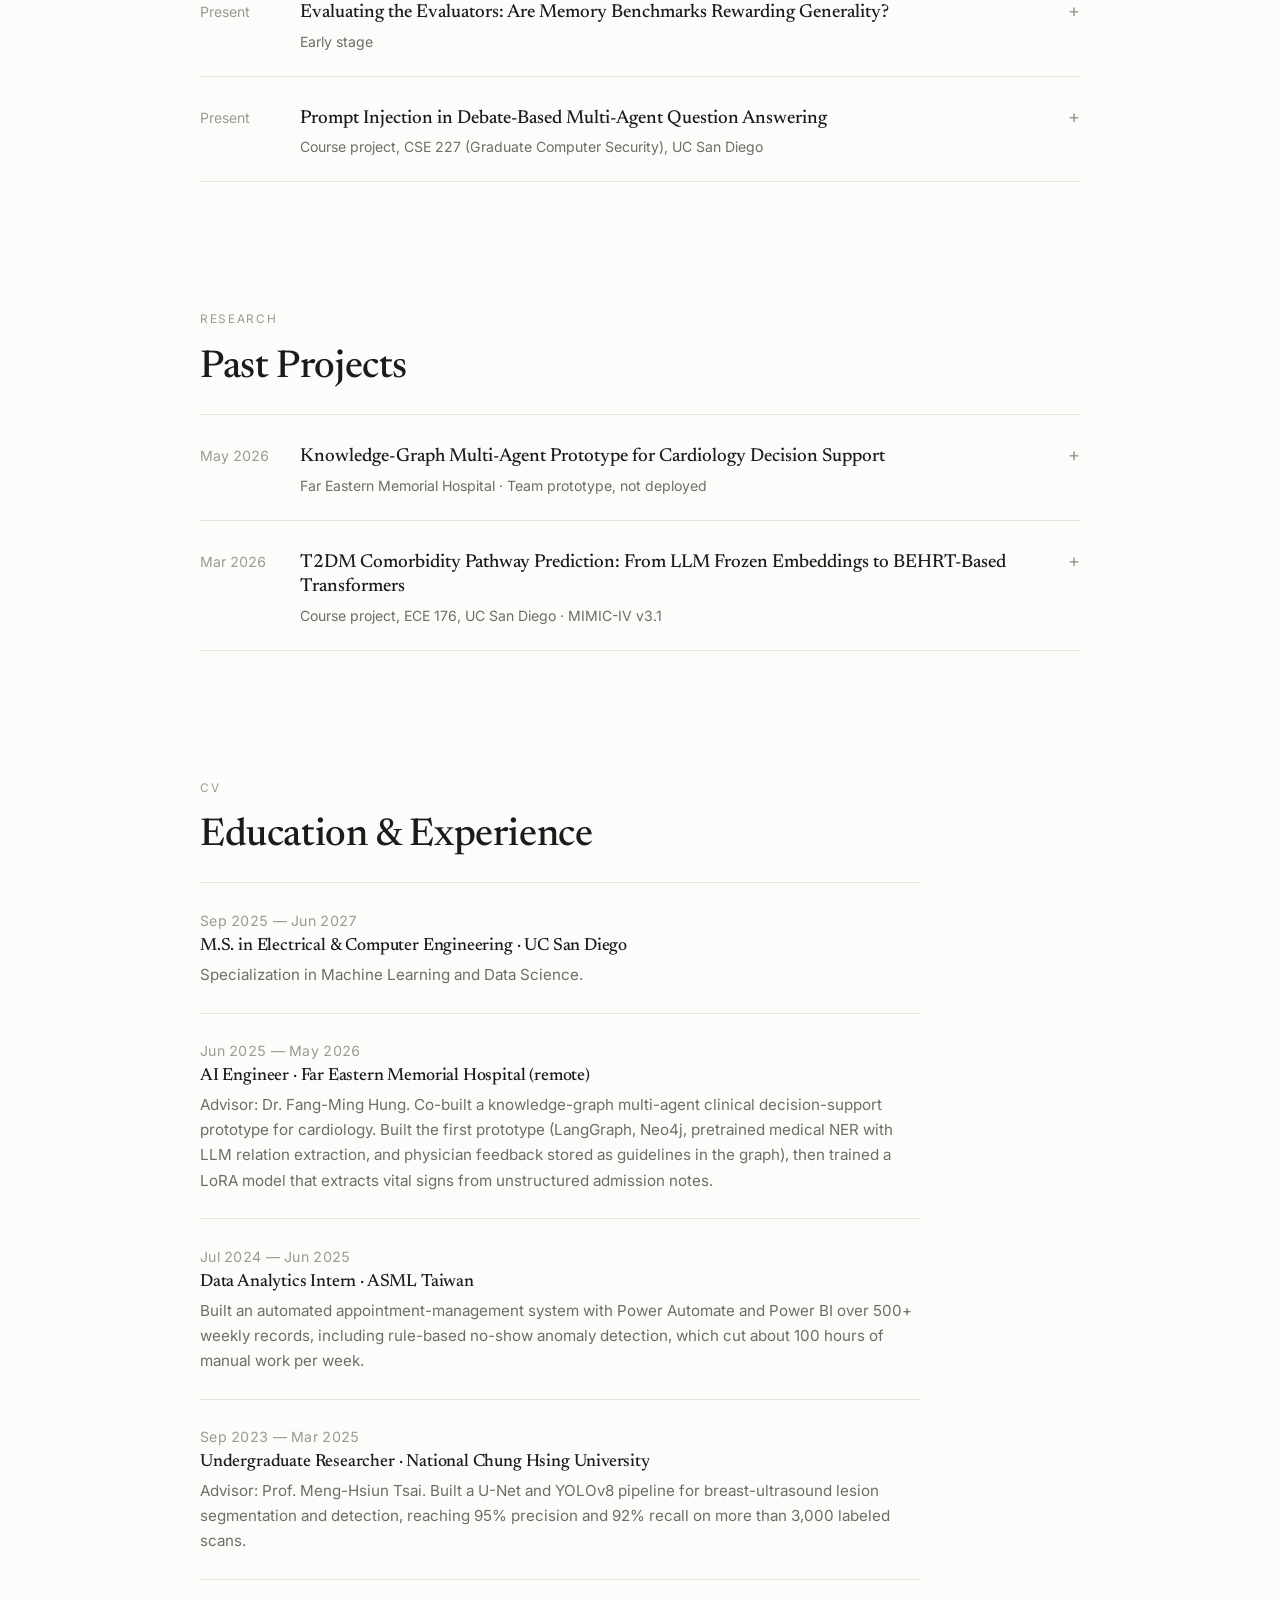
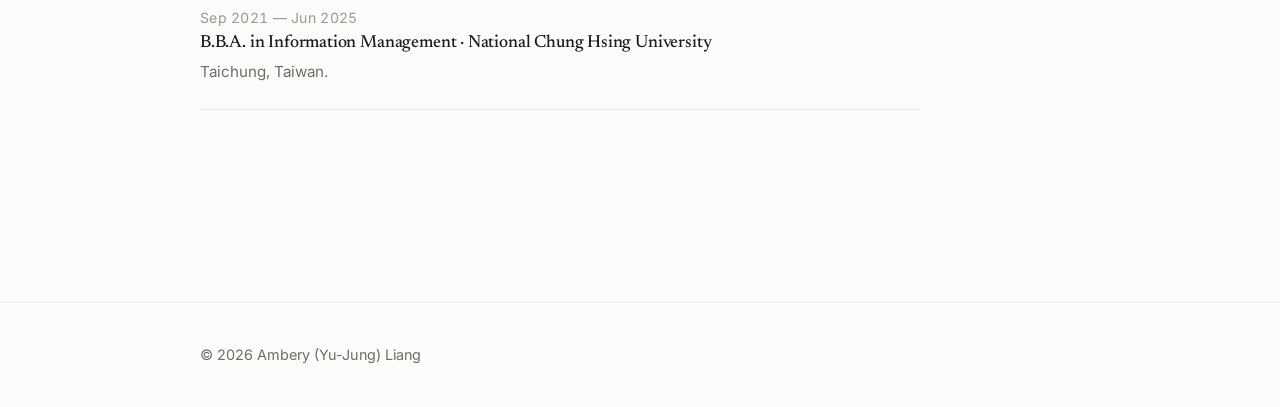
==== commit ec75caba: "Update research interests in index.html" ====
--- a/index.html
+++ b/index.html
@@ -66,7 +66,8 @@
           <p class="interests-label">Research interests</p>
           <ul class="tags">
             <li>Adversarial robustness</li>
-            <li>Multi-agent LLM systems</li>
+            <li>Red-teaming</li>
+            <li>Multi-agent systems</li>
             <li>Agent memory and retrieval</li>
             <li>Medical AI</li>
           </ul>
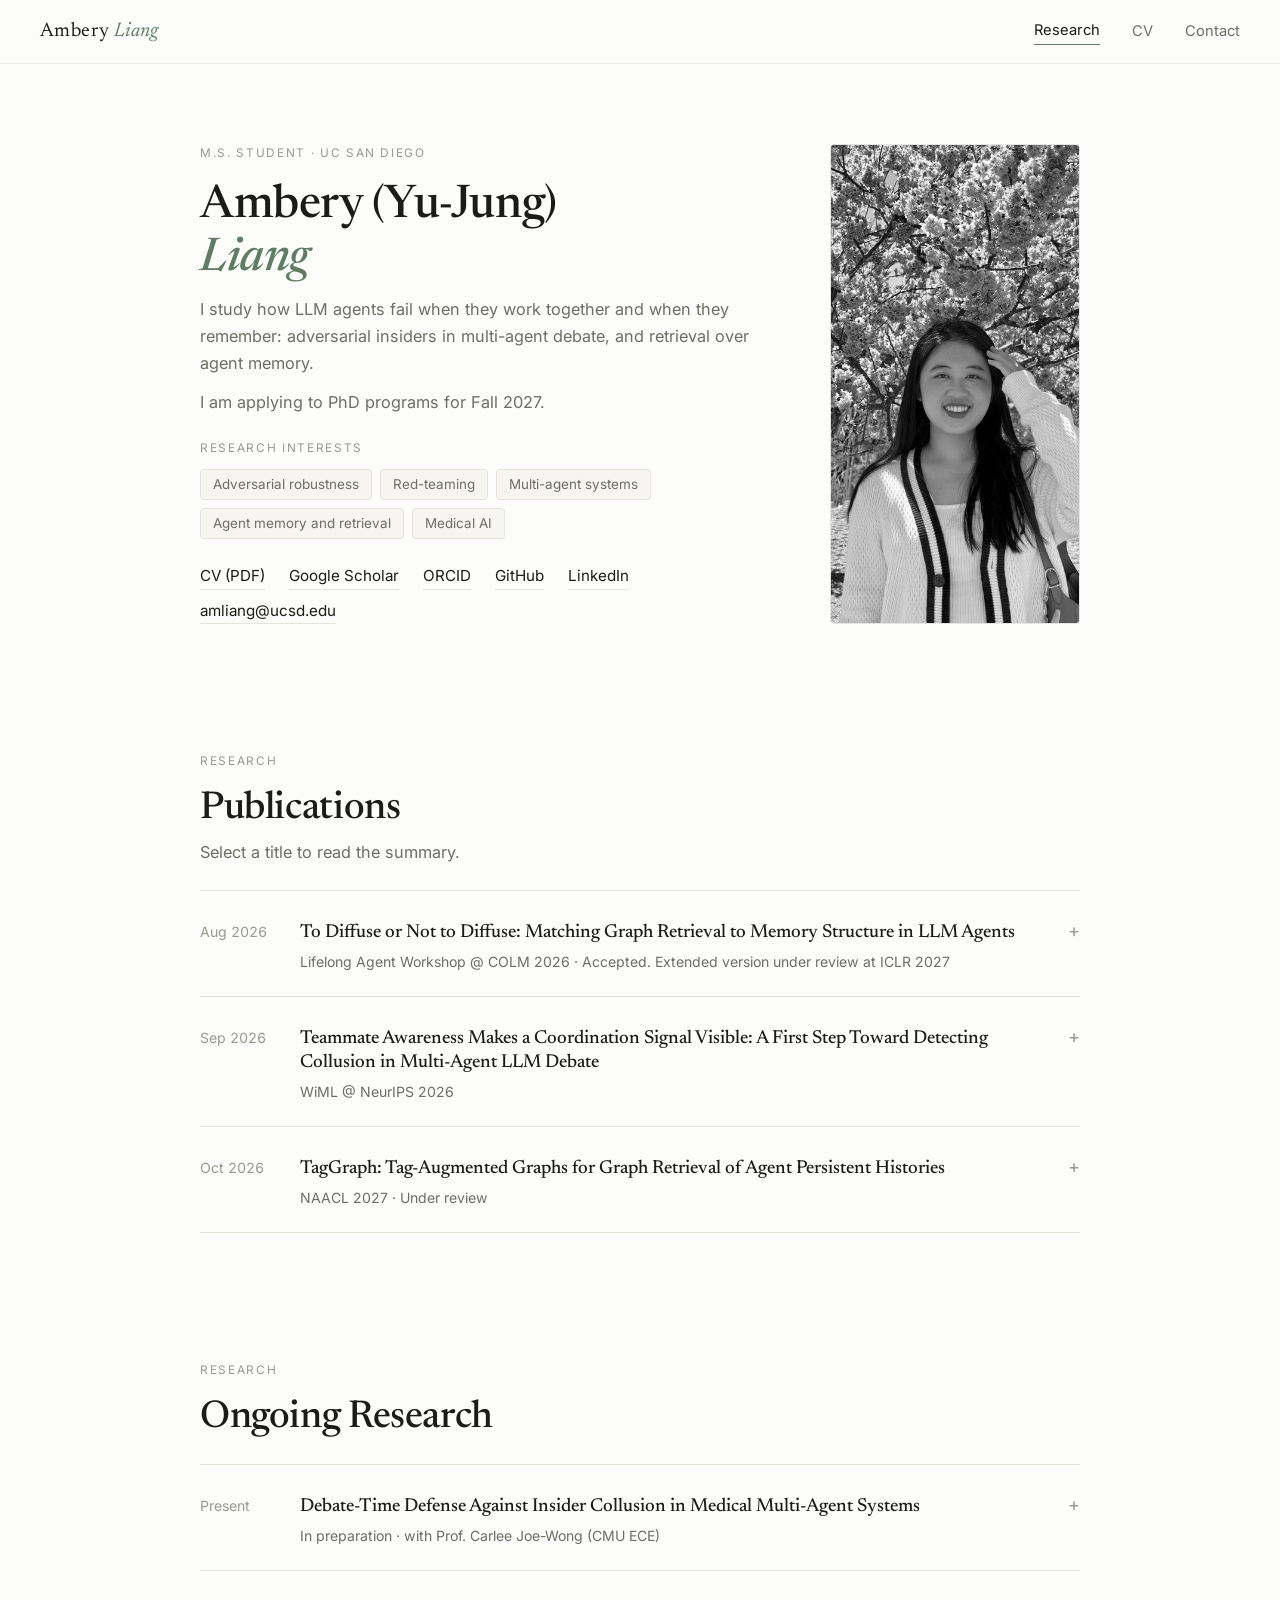
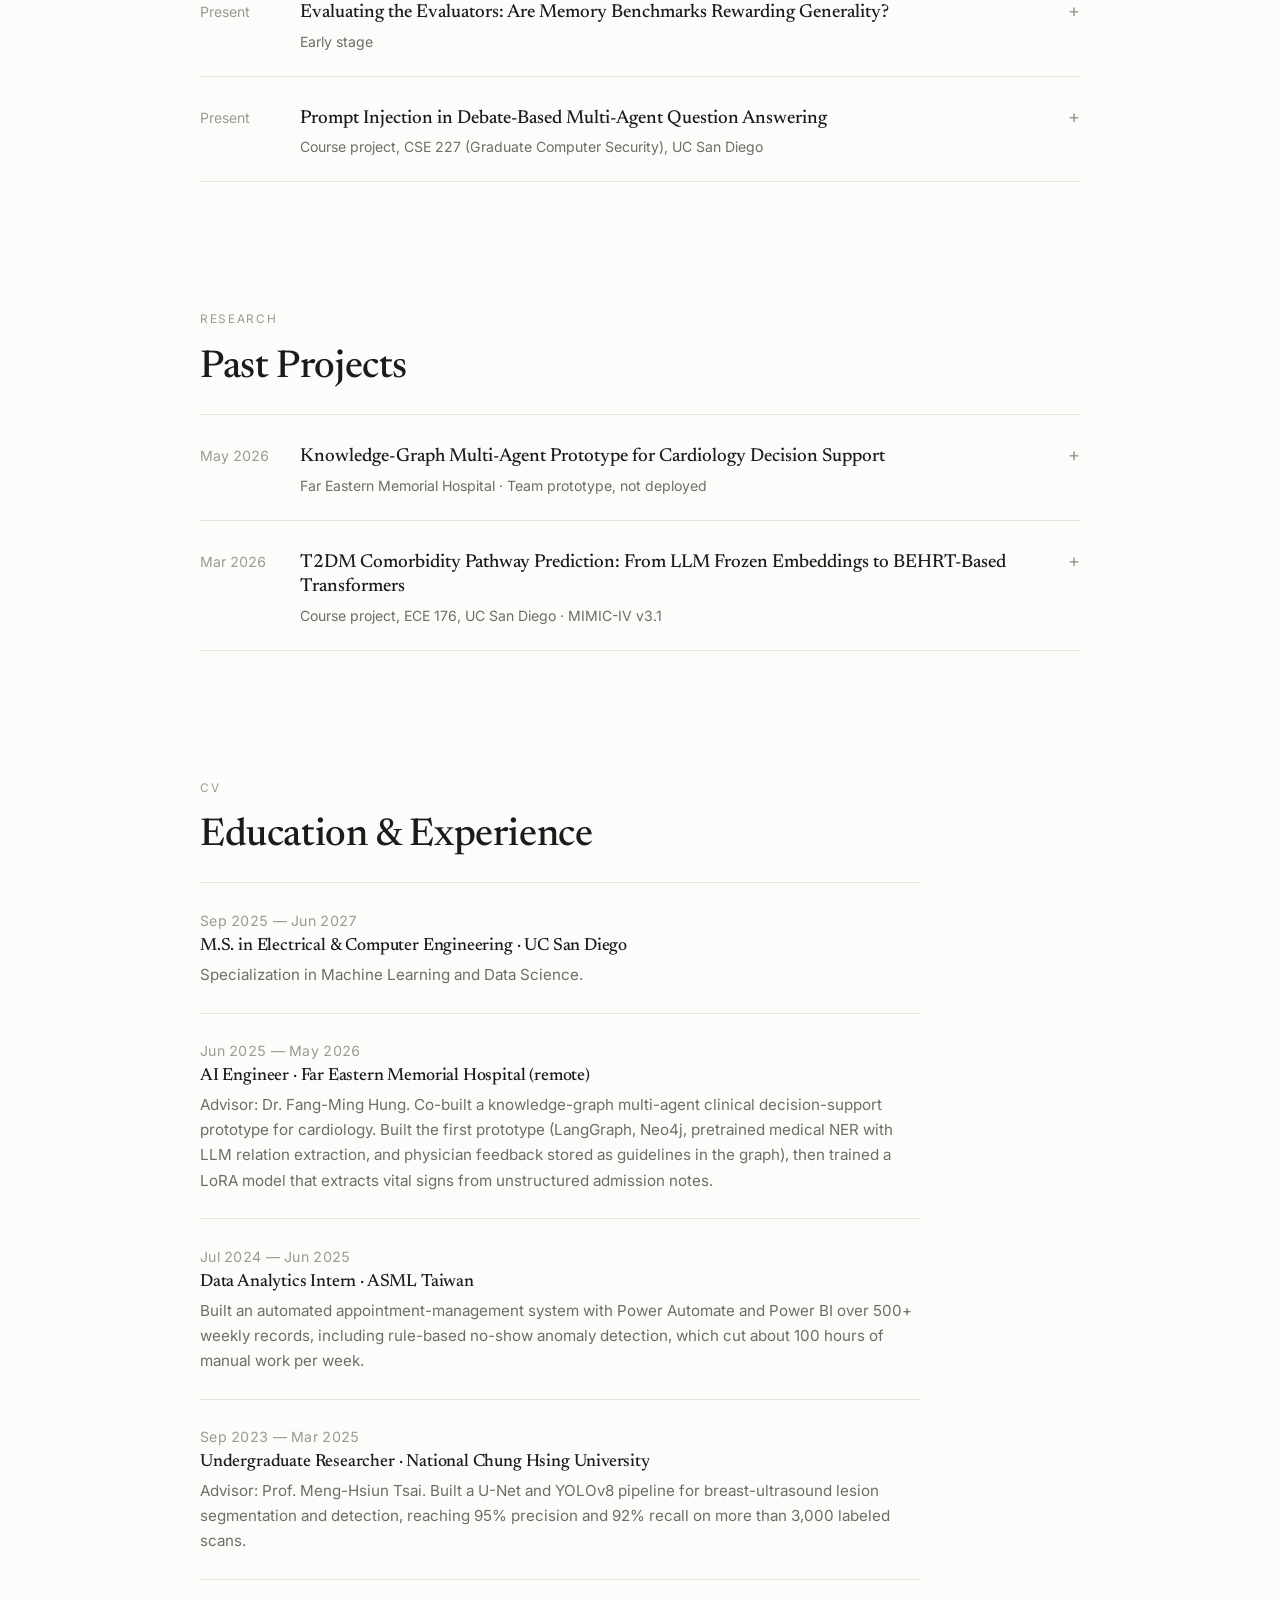
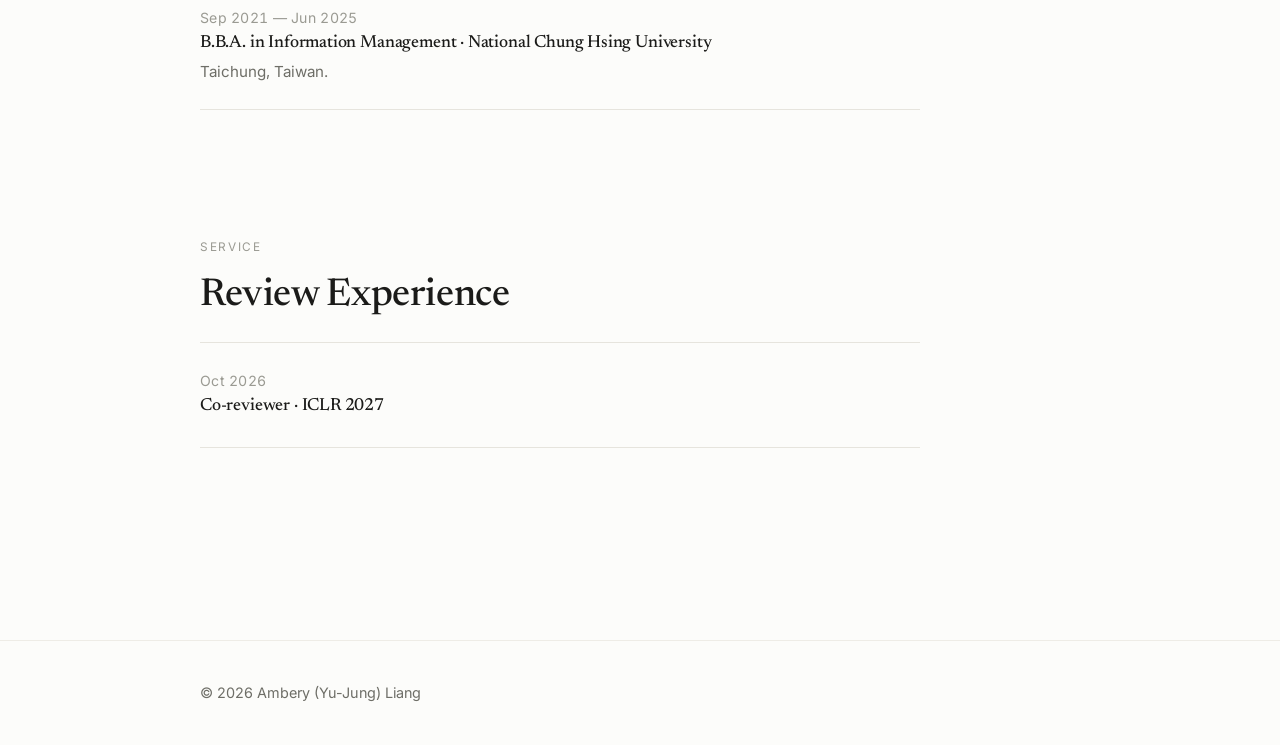
==== commit 901bb476: "Add Review Experience section (ICLR 2027 co-reviewer) Co-Authored-By: Claude Opus 5.5 <noreply@anthr" ====
--- a/index.html
+++ b/index.html
@@ -32,7 +32,8 @@
     <a href="index.html#ongoing"><span class="num">02</span>Ongoing Research</a>
     <a href="index.html#projects"><span class="num">03</span>Past Projects</a>
     <a href="index.html#cv"><span class="num">04</span>Education &amp; Experience</a>
-    <a href="about.html"><span class="num">05</span>Contact</a>
+    <a href="index.html#review"><span class="num">05</span>Review Experience</a>
+    <a href="about.html"><span class="num">06</span>Contact</a>
   </nav>
   <div class="drawer-footer">
     <div class="links">
@@ -54,8 +55,8 @@
         <img src="images/portrait.jpg" alt="Portrait of Ambery (Yu-Jung) Liang" width="600" height="800">
       </div>
       <div class="hero-text">
-        <p class="eyebrow will-float">M.S. student · UC San Diego</p>
-        <h1 class="name will-float">Ambery (Yu-Jung)<br><em>Liang</em></h1>
+        <p class="eyebrow will-float">M.S. student · <span class="nowrap">UC San Diego</span></p>
+        <h1 class="name will-float">Ambery <span class="nowrap">(Yu-Jung)</span><br><em>Liang</em></h1>
         <p class="tagline will-float">
           I study how LLM agents fail when they work together and when they remember: adversarial insiders in multi-agent debate, and retrieval over agent memory.
         </p>
@@ -239,6 +240,18 @@
       </div>
     </section>
 
+    <section id="review">
+      <p class="eyebrow will-float">Service</p>
+      <h2 class="section-title will-float">Review Experience</h2>
+
+      <div class="timeline">
+        <div class="timeline-item will-float">
+          <span class="year">Oct 2026</span>
+          <h3>Co-reviewer · ICLR 2027</h3>
+        </div>
+      </div>
+    </section>
+
   </div>
 </main>
 
@@ -249,5 +262,7 @@
 </footer>
 
 <script src="js/main.js"></script>
+<script data-goatcounter="https://ambery.goatcounter.com/count"
+        async src="//gc.zgo.at/count.js"></script>
 </body>
 </html>
--- a/css/style.css
+++ b/css/style.css
@@ -29,6 +29,7 @@
   --pad:     clamp(1.25rem, 5vw, 2.5rem);
   --radius:  4px;
   --header-h: 64px;
+  --main-pt: clamp(2.5rem, 7vw, 5rem);   /* main 上方留白 */
 }
 
 *, *::before, *::after { box-sizing: border-box; }
@@ -233,7 +234,7 @@
    共用元件
    ============================================================ */
 
-main { padding: clamp(2.5rem, 7vw, 5rem) 0 4rem; }
+main { padding: var(--main-pt) 0 4rem; }
 
 .container {
   width: 100%;
@@ -829,18 +830,59 @@
 
   .menu-toggle { width: auto; padding: 0 0.8rem; }
 
-  /* 照片與名字並排，其餘內容全寬：hero-text 攤平成 hero 的格子項目 */
-  .hero { grid-template-columns: 112px 1fr; column-gap: 1.25rem; row-gap: 0; align-items: end; }
+  /* 第一屏：滿版照片 + 下方名字，往下滑翻頁到自我介紹。
+     hero-text 攤平成 hero 的格子項目，照片與名字佔第一屏，其餘接在後面 */
+  html { scroll-snap-type: y proximity; scroll-padding-top: var(--header-h); }
+
+  .hero {
+    --name-h: 6.5rem;
+    grid-template-columns: 1fr;
+    gap: 0;
+    align-items: start;
+    margin: calc(-1 * var(--main-pt)) calc(-1 * var(--pad)) 0;
+    padding: 0 0 clamp(2.5rem, 6vw, 4rem);
+    scroll-snap-align: start;
+  }
   .hero-text { display: contents; }
-  .hero-portrait { grid-column: 1; grid-row: 1 / span 2; width: 112px; max-width: 112px; min-height: 0; aspect-ratio: 3 / 4; align-self: center; }
-  .hero-portrait img { transform: scale(1.35); transform-origin: 46% 42%; }
-  .hero-portrait .placeholder-label { font-size: 0.68rem; padding: 0.5rem; }
-  .hero-text .eyebrow { grid-column: 2; margin-bottom: 0.5rem; }
-  .hero-text .name { grid-column: 2; font-size: 1.8rem; margin: 0; }
+
+  .hero-portrait {
+    grid-column: 1; grid-row: 1;
+    width: 100%; max-width: none;
+    height: calc(100vh - var(--header-h) - var(--name-h));
+    height: calc(100svh - var(--header-h) - var(--name-h));
+    min-height: 0;
+    align-self: stretch;
+    border: 0;
+    border-radius: 0;
+  }
+  .hero-portrait img { object-position: center 30%; }
+  .hero-portrait .placeholder-label { font-size: 0.78rem; }
+
+  .hero-text .name {
+    grid-column: 1; grid-row: 2;
+    min-height: var(--name-h);
+    text-align: center;
+    font-size: 1.8rem;
+    margin: 0;
+    padding: 1.25rem var(--pad) 0;
+  }
+  .hero-text .name br { display: none; }
+  .hero-text .name em { display: block; }
+
+  /* 第二屏起：自我介紹，左右內縮回原本的邊距 */
+  .hero-text .eyebrow {
+    grid-column: 1; grid-row: 3;
+    margin: 2.5rem var(--pad) 1rem;
+    scroll-snap-align: start;
+    scroll-margin-top: 1.5rem;
+  }
   .hero-text > .tagline,
   .hero-text > .interests,
-  .hero-text > .hero-links { grid-column: 1 / -1; }
-  .hero-text .name + .tagline { margin-top: 1.5rem; }
+  .hero-text > .hero-links { grid-column: 1; }
+  .hero-text > .tagline { margin-left: var(--pad); margin-right: var(--pad); }
+  .hero-text > .interests,
+  .hero-text > .hero-links { padding-left: var(--pad); padding-right: var(--pad); }
+  .hero-text .tagline + .tagline { margin-top: 0.75rem; }
 
   /* 年份移到標題上方，讓標題用滿整行 */
   .accordion-trigger { flex-wrap: wrap; row-gap: 0.3rem; }
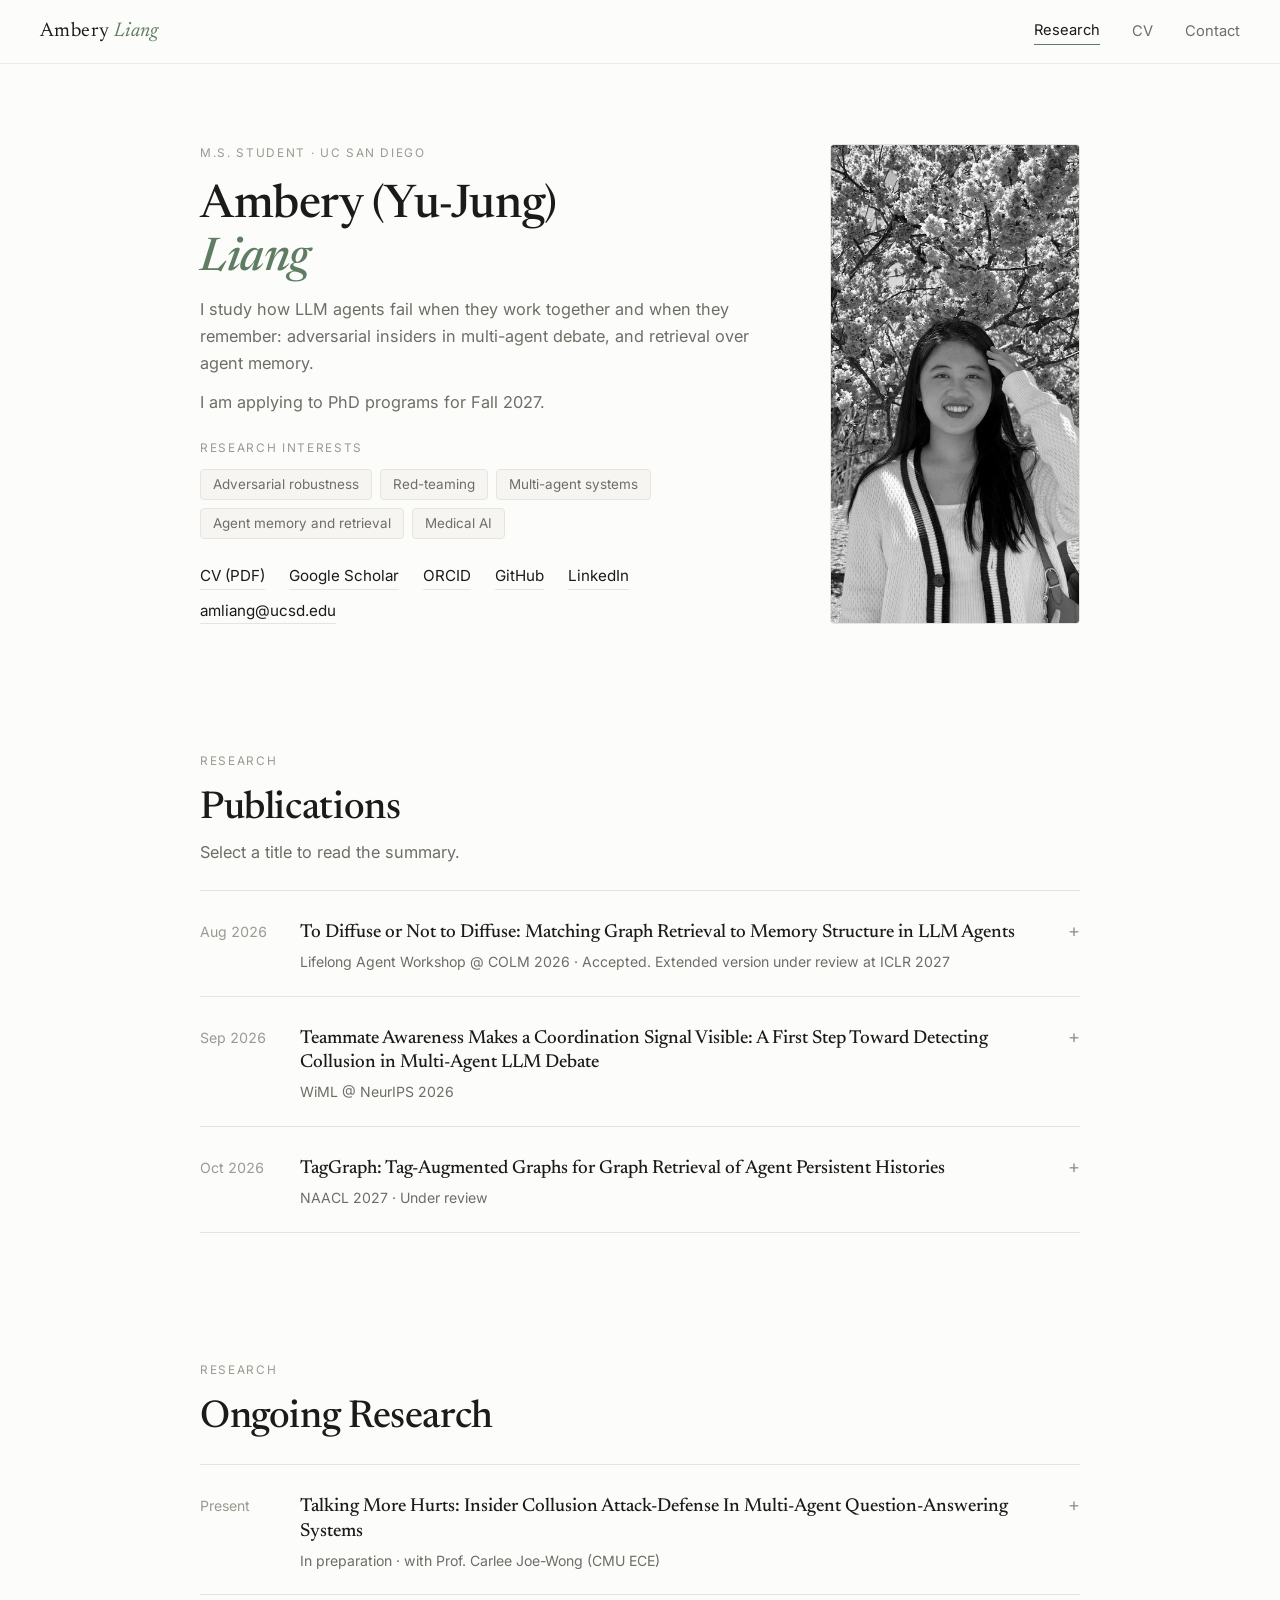
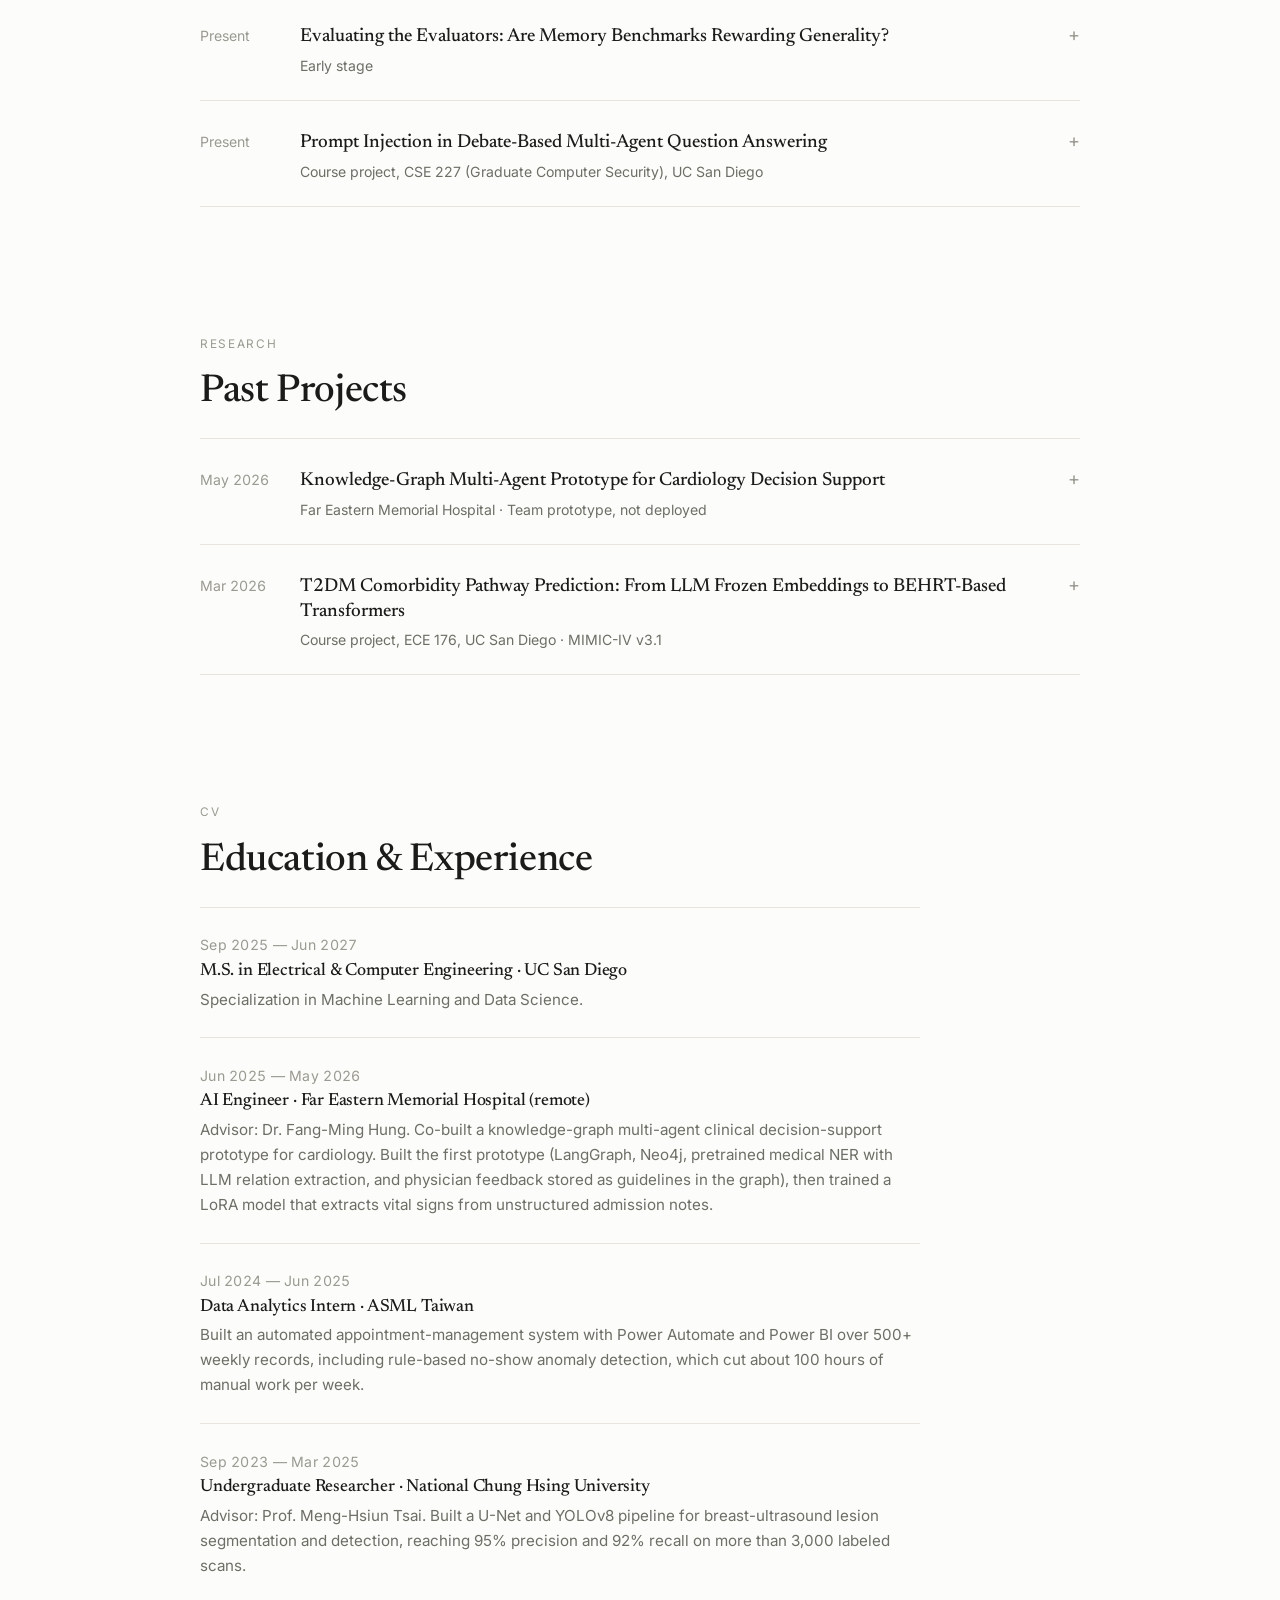
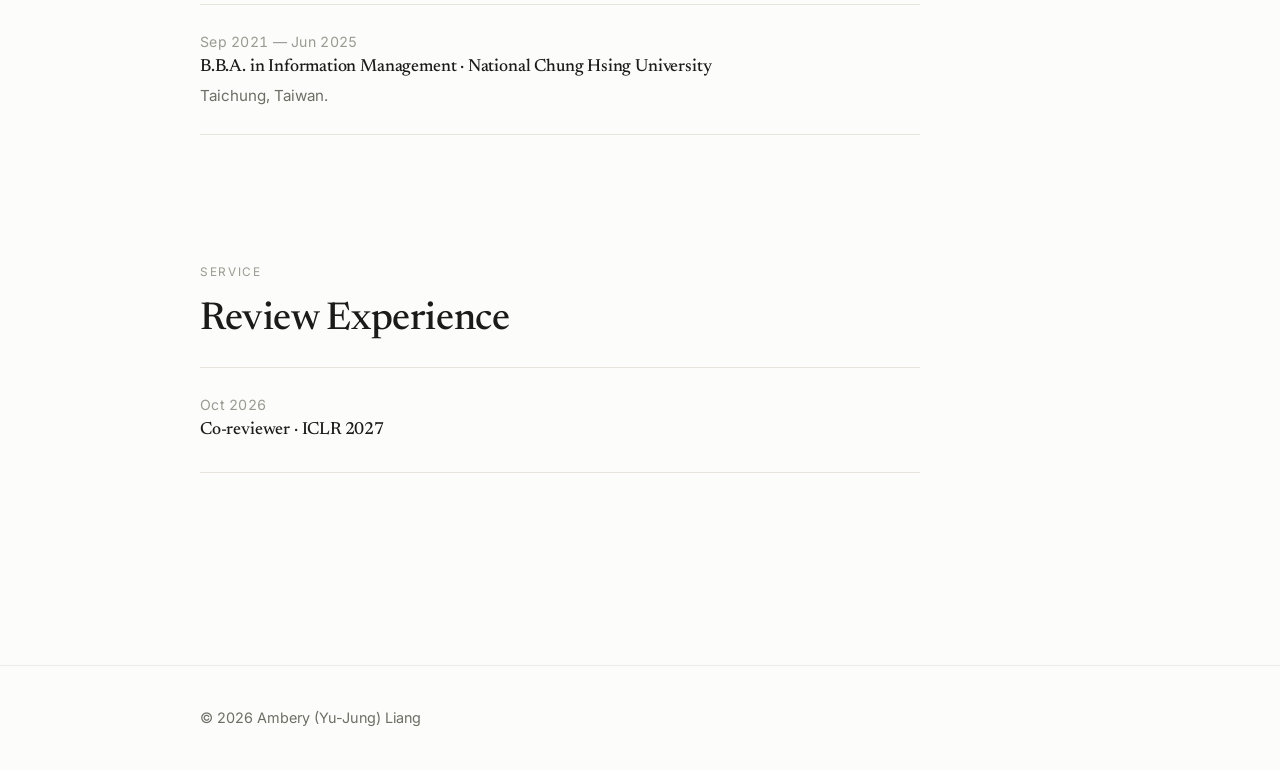
==== commit c564bee5: "Rename ongoing insider-collusion project and generalize beyond medical QA Co-Authored-By: Claude Opu" ====
--- a/index.html
+++ b/index.html
@@ -139,12 +139,12 @@
         <div class="accordion-item will-float">
           <button class="accordion-trigger" aria-expanded="false">
             <span class="pub-year">Present</span>
-            <span class="pub-title">Debate-Time Defense Against Insider Collusion in Medical Multi-Agent Systems<span class="pub-venue">In preparation · with Prof. Carlee Joe-Wong (CMU ECE)</span></span>
-            <span class="plus">+</span>
-          </button>
-          <div class="accordion-panel">
-            <div class="accordion-panel-inner">
-              Medical question-answering systems increasingly let several LLM agents debate before they answer. We study what happens when some agents on the panel are insiders who cover for each other, and whether a defense that acts during the debate, rather than after it, can expose them.
+            <span class="pub-title">Talking More Hurts: Insider Collusion Attack-Defense In Multi-Agent Question-Answering Systems<span class="pub-venue">In preparation · with Prof. Carlee Joe-Wong (CMU ECE)</span></span>
+            <span class="plus">+</span>
+          </button>
+          <div class="accordion-panel">
+            <div class="accordion-panel-inner">
+              Question-answering systems increasingly let several LLM agents debate before they answer. We study what happens when some agents on the panel are insiders who cover for each other, and whether a defense that acts during the debate, rather than after it, can expose them.
             </div>
           </div>
         </div>
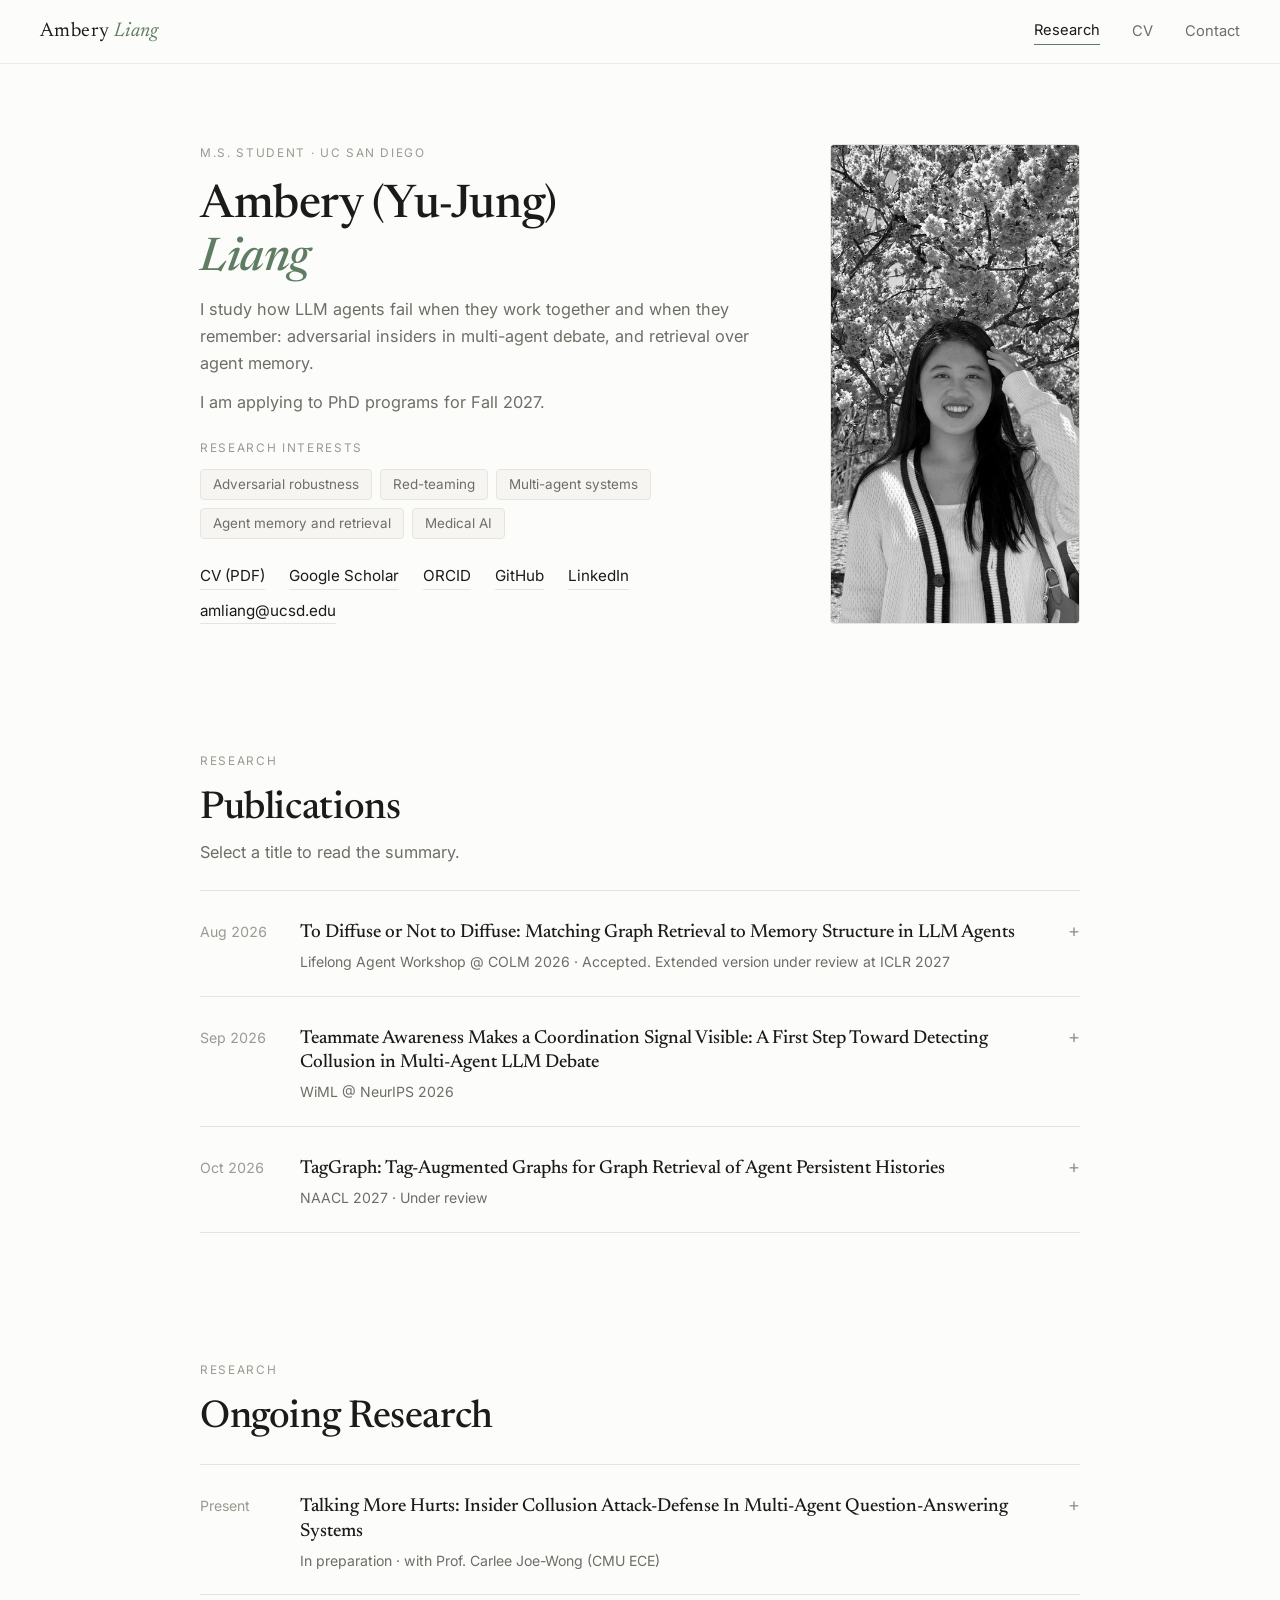
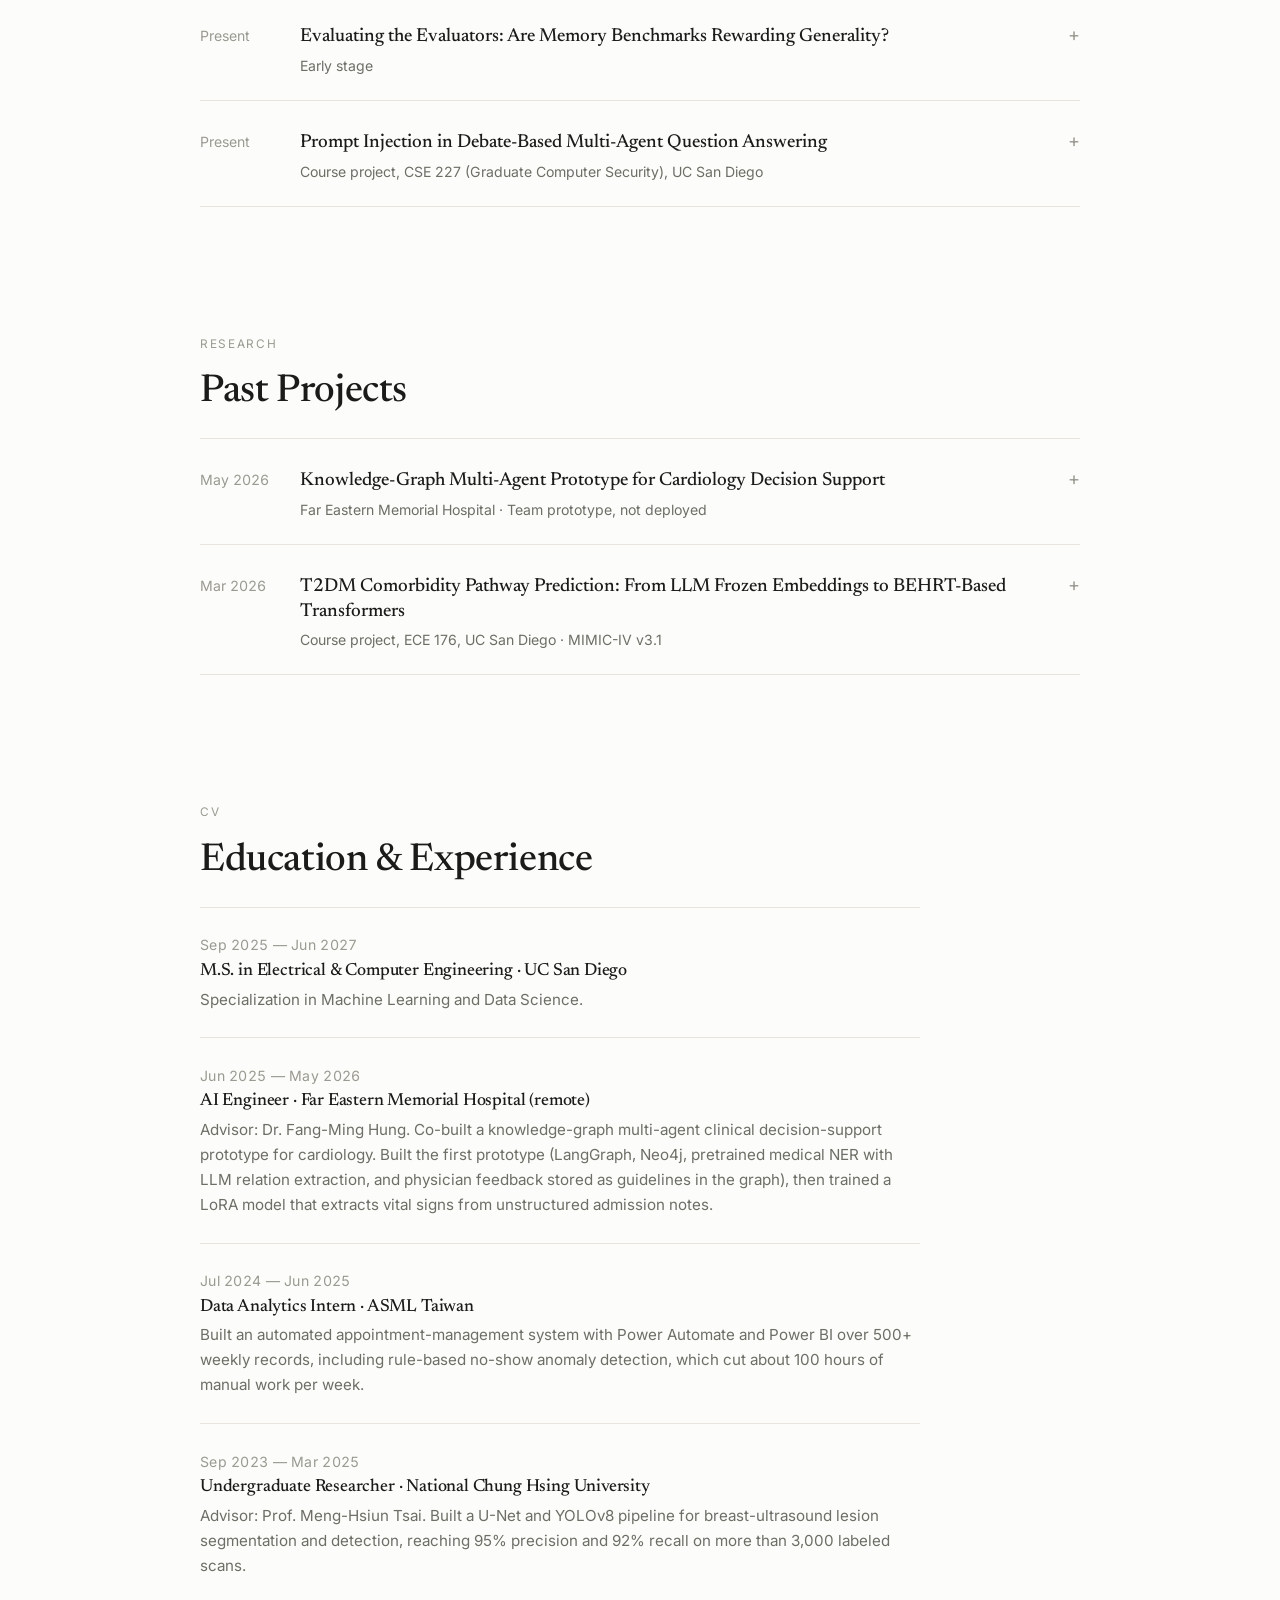
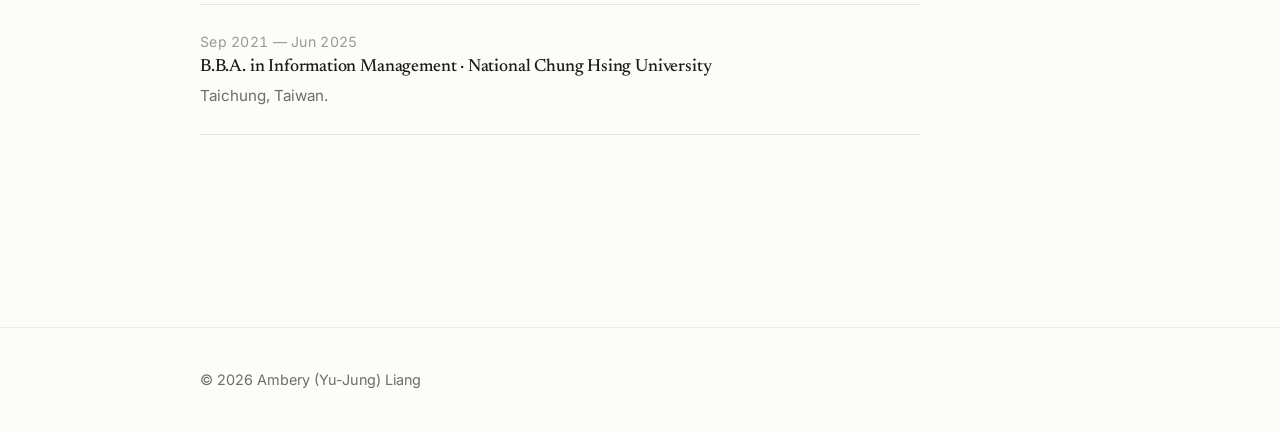
==== commit 7214a50b: "Comment out review section in index.html Comment out the review section in index.html" ====
--- a/index.html
+++ b/index.html
@@ -240,7 +240,7 @@
       </div>
     </section>
 
-    <section id="review">
+    <!-- <section id="review">
       <p class="eyebrow will-float">Service</p>
       <h2 class="section-title will-float">Review Experience</h2>
 
@@ -250,7 +250,7 @@
           <h3>Co-reviewer · ICLR 2027</h3>
         </div>
       </div>
-    </section>
+    </section> -->
 
   </div>
 </main>
